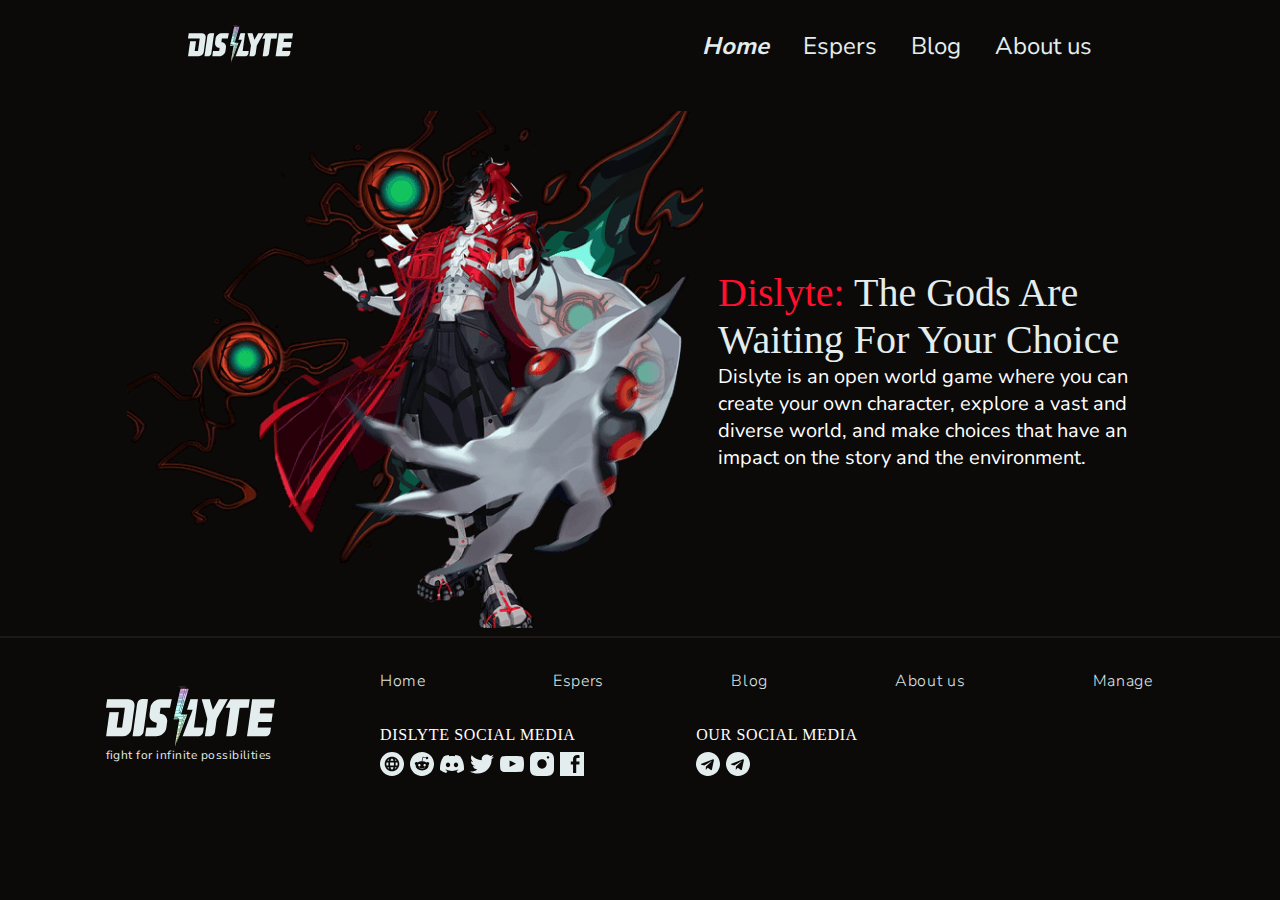
==== index.html @ 63ba45f9 "footer + text selection" ====
<!DOCTYPE html>
<html lang="uk">

<head>
    <meta charset="UTF-8">
    <meta name="viewport" content="width=\, initial-scale=1.0">
    <title>Dyslite</title>
    <link rel="stylesheet" href="css/reset.css">
    <link rel="stylesheet" href="css/style-header.css">
    <link rel="stylesheet" href="css/style-footer.css">
    <link rel="stylesheet" href="css/style-index.css">


    <link rel="icon" href="img/" />
</head>

<body>

    <header class="header">
        <div class="logo-block">
            <img class="header-img" src="svg/logo.svg" alt="DISLYTE LOGO">
        </div>

        <div class="header-block">
            <a class="head_1 active" href="index.html">
                Home
            </a>
            <a class="head_2" href="#">
                Espers
            </a>
            <a class="head_3" href="#">
                Blog
            </a>
            <a class="head_4" href="#">
                About us
            </a>
        </div>
    </header>

    <main class="main">
        <div class="main-1">
            <img class="main-1_gif" src="img/output-onlinegiftools.gif" alt="red-haired-boy">
            <div class="main-1_text">
                <h2>
                    <span style="color: #FF102F;">Dislyte:</span> The Gods are <br> waiting for your choice
                </h2>
                <div class="main-1_p">
                    <p>
                        Dislyte is an open world game where you can create your own character, explore a vast and
                        diverse
                        world, and make choices that have an impact on the story and the environment.

                    </p>
                </div>

            </div>
        </div>
    </main>

    <hr>

    <footer class="footer">


        <div class="footer-logo-block">
            <img class="footer-logo-img" src="svg/logo.svg" alt="DISLYTE LOGO">
            <p>
                fight for infinite possibilities
            </p>
        </div>

        <div class="footer-links">

            <a class="footer-1" href="">
                Home
            </a>

            <a class="footer-2" href="">
                Espers
            </a>

            <a class="footer-3" href="">
                Blog
            </a>

            <a class="footer-4" href="">
                About us
            </a>

            <a class="footer-5" href="">
                Manage
            </a>
        </div>

        <div class="footer-d-media">
            <p>DISLYTE SOCIAL MEDIA</p>

            <div class="footer-d-media-links">
                <a href="">
                    <img class="footer-link-img" src="socialmedia/website.svg" alt="website">
                </a>
                <a href="">
                    <img class="footer-link-img" src="socialmedia/reddit.svg" alt="reddit">
                </a>
                <a href="">
                    <img class="footer-link-img" src="socialmedia/discord.svg" alt="discord">
                </a>
                <a href="">
                    <img class="footer-link-img" src="socialmedia/twitter.svg" alt="twitter">
                </a>
                <a href="">
                    <img class="footer-link-img" src="socialmedia/youtube.svg" alt="youtube">
                </a>
                <a href="">
                    <img class="footer-link-img" src="socialmedia/instagram.svg" alt="instagram">
                </a>
                <a href="">
                    <img class="footer-link-img" src="socialmedia/facebook.svg" alt="facebook">
                </a>
            </div>
        </div>

        <div class="footer-o-media">
            <p>OUR SOCIAL MEDIA</p>
            <div class="footer-o-media-links">
                <a href="">
                    <img class="footer-link-img" src="socialmedia/telegram.svg" alt="telegram">
                </a>
                <a href="">
                    <img class="footer-link-img" src="socialmedia/telegram.svg" alt="telegram">
                </a>

            </div>
        </div>
    </footer>

</body>

</html>
---- css/style-header.css ----
@font-face {
    font-family: "Nunito Sans";
    src: url(../font/Nunito_Sans/NunitoSans-VariableFont_YTLC\,opsz\,wdth\,wght.ttf);
}


/* ---------------ТЕЛЕФОН--------------- */
@media (min-width: 320px) and (max-width: 426px) {
    .header {
        display: grid;
        margin-top: 24px;
        align-items: center;
    }
    
    .logo-block {
        grid-area: 1/1/2/2;
        justify-self: center;
    }
    
    .header-img {
        width: 105.263px;
        height: 40px;
    }
    
    .header-block {
        grid-area: 2/1/3/2;
        display: grid;
        justify-content: space-around;
    }
    
    .head_1 {
        grid-area: 2/1/3/2;
    }
    
    .head_2 {
        grid-area: 2/2/3/3;
    }
    
    .head_3 {
        grid-area: 2/3/3/4;
    }
    
    .head_4 {
        grid-area: 2/4/3/5;
    }
    
    .header-block>a {
        color: var(--text-white, #E3EDEE);
        font-family: "Nunito Sans";
        font-size: 20px;
        line-height: normal;
    
    }
    
    .header-block>a:hover,
    .header-block>a:focus{
        color: #9385FF;
    
    }
    
    .active {
        font-style: italic;
        font-weight: 700;
    }
}


/* ---------------ПЛАНШЕТ--------------- */
@media (min-width: 426px) and (max-width: 769px){
    .header {
        display: grid;
        margin-top: 24px;
        align-items: center;
    }
    
    .logo-block {
        grid-area: 1/1/2/2;
        justify-self: start;
        margin-left: 50px;
    }
    
    .header-img {
        width: 105.263px;
        height: 40px;
    }
    
    .header-block {
        grid-area: 1/2/2/3;
        display: grid;
        justify-self: end;
        margin-right: 50px;
    }
    
    .head_1 {
        grid-area: 1/1/2/2;
        padding-left: 34px;
    }
    
    .head_2 {
        grid-area: 1/2/2/3;
        padding-left: 34px;
    }
    
    .head_3 {
        grid-area: 1/3/2/4;
        padding-left: 34px;
    }
    
    .head_4 {
        grid-area: 1/4/2/5;
        padding-left: 34px;
    }
    
    .header-block>a {
        color: var(--text-white, #E3EDEE);
        font-family: "Nunito Sans";
        font-size: 20px;
        line-height: normal;
    
    }
    
    .header-block>a:hover,
    .header-block>a:focus{
        color: #9385FF;
    
    }
    
    .active {
        font-style: italic;
        font-weight: 700;
    }
}

/* ---------------ПК--------------- */
@media (min-width: 769px) {
    .header {
        display: grid;
        margin-top: 24px;
        align-items: center;
    }
    
    .logo-block {
        grid-area: 1/1/2/2;
        justify-self: start;
        margin-left: 100px;
    }
    
    .header-img {
        width: 105.263px;
        height: 40px;
    }
    
    .header-block {
        grid-area: 1/2/2/3;
        display: grid;
        justify-self: end;
        margin-right: 100px;
    }
    
    .head_1 {
        grid-area: 1/1/2/2;
        padding-left: 34px;
    }
    
    .head_2 {
        grid-area: 1/2/2/3;
        padding-left: 34px;
    }
    
    .head_3 {
        grid-area: 1/3/2/4;
        padding-left: 34px;
    }
    
    .head_4 {
        grid-area: 1/4/2/5;
        padding-left: 34px;
    }
    
    .header-block>a {
        color: var(--text-white, #E3EDEE);
        font-family: "Nunito Sans";
        font-size: 24px;
        line-height: normal;
    
    }
    
    .header-block>a:hover,
    .header-block>a:focus{
        color: #9385FF;
    
    }
    
    .active {
        font-style: italic;
        font-weight: 700;
    }
}

@media (min-width: 1024px) {

    .logo-block {
        margin-left: 188px;
    }
    
    .header-block {
        margin-right: 188px;
    }
    
}
---- css/style-footer.css ----
@font-face {
    font-family: "Nunito Sans";
    src: url(../font/Nunito_Sans/NunitoSans-VariableFont_YTLC\,opsz\,wdth\,wght.ttf);
}


/* ---------------ТЕЛЕФОН--------------- */
@media (min-width: 320px) and (max-width: 426px) {

    .footer {
        display: grid;
        align-items: center;
        width: 100%;
        padding-bottom: 34px;
        padding-top: 24px;
    }

    hr {
        border-style: solid;
        border-color: #1E1916;
        border-width: 1px;
    }

    .footer-logo-block {
        display: grid;
        justify-content: center;
        grid-area: 1/1/2/2;
        width: 75px;
        padding-left: 5px;
    }

    .footer-logo-img {
        width: 100%;
        height: auto;
        grid-area: 1/1/2/2;
    }

    .footer-logo-block>p {
        grid-area: 2/1/3/2;
        color: var(--text-white, #E3EDEE);
        font-family: "Nunito Sans";
        font-size: 8px;
        font-style: normal;
        font-weight: 400;
        line-height: normal;
        letter-spacing: 0.48px;
        text-transform: lowercase;
        text-align: center;
    }

    .footer-links {
        grid-area: 1/2/2/5;
        display: grid;
        padding-left: 5px;
    }

    .footer-links>a {
        color: #DCE4E4;
        font-family: "Nunito Sans";
        font-size: 12px;
        font-style: normal;
        font-weight: 300;
        line-height: normal;
        letter-spacing: 0.64px;
    }

    .footer-links>a:hover {
        color: #9385FF;
    }

    .footer-1 {
        grid-area: 1/1/2/2;
    }

    .footer-2 {
        grid-area: 1/2/2/3;
    }

    .footer-3 {
        grid-area: 1/3/2/4;
    }

    .footer-4 {
        grid-area: 1/4/2/5;
    }

    .footer-5 {
        grid-area: 1/5/2/6;
    }

    .footer-d-media {
        display: grid;
        grid-area: 2/1/3/3;
        padding-top: 34px;
        padding-left: 15px;
    }

    .footer-d-media>p {
        grid-area: 1/1/2/2;
        color: #FFF;
        font-family: Impact;
        font-size: 14px;
        font-style: normal;
        font-weight: 400;
        line-height: normal;
        letter-spacing: 0.64px;
        text-transform: uppercase;
    }

    .footer-d-media-links {
        grid-area: 2/1/3/2;
        display: flex;
        align-items: center;
    }

    .footer-link-img:hover {
        padding-top: 4px;
    }

    .footer-link-img {
        padding-right: 4px;
        padding-top: 8px;
        width: 20px;
    }


    .footer-o-media {
        padding-top: 34px;
        grid-area: 2/3/3/5;
    }

    .footer-o-media>p {
        grid-area: 1/1/2/2;
        color: #FFF;
        font-family: Impact;
        font-size: 14px;
        font-style: normal;
        font-weight: 400;
        line-height: normal;
        letter-spacing: 0.64px;
        text-transform: uppercase;
    }
}


/* ---------------ПЛАНШЕТ--------------- */
@media (min-width: 426px) and (max-width: 769px) {

    .footer {
        display: grid;
        align-items: center;
        width: 100%;
        padding-bottom: 34px;
        padding-top: 24px;
    }

    hr {
        border-style: solid;
        border-color: #1E1916;
        border-width: 1px;
    }

    .footer-logo-block {
        display: grid;
        justify-content: center;
        grid-area: 1/1/2/2;
        width: 100px;
        padding-left: 15px;
    }

    .footer-logo-img {
        width: 100%;
        height: auto;
        grid-area: 1/1/2/2;
    }

    .footer-logo-block>p {
        grid-area: 2/1/3/2;
        color: var(--text-white, #E3EDEE);
        font-family: "Nunito Sans";
        font-size: 12px;
        font-style: normal;
        font-weight: 400;
        line-height: normal;
        letter-spacing: 0.48px;
        text-transform: lowercase;
        text-align: center;
    }

    .footer-links {
        grid-area: 1/2/2/5;
        display: grid;
        padding-left: 5px;
    }

    .footer-links>a {
        color: #DCE4E4;
        font-family: "Nunito Sans";
        font-size: 16px;
        font-style: normal;
        font-weight: 300;
        line-height: normal;
        letter-spacing: 0.64px;
    }

    .footer-links>a:hover {
        color: #9385FF;
    }

    .footer-1 {
        grid-area: 1/1/2/2;
    }

    .footer-2 {
        grid-area: 1/2/2/3;
    }

    .footer-3 {
        grid-area: 1/3/2/4;
    }

    .footer-4 {
        grid-area: 1/4/2/5;
    }

    .footer-5 {
        grid-area: 1/5/2/6;
    }

    .footer-d-media {
        display: grid;
        grid-area: 2/1/3/3;
        padding-top: 34px;
        padding-left: 15px;
    }

    .footer-d-media>p {
        grid-area: 1/1/2/2;
        color: #FFF;
        font-family: Impact;
        font-size: 20px;
        font-style: normal;
        font-weight: 400;
        line-height: normal;
        letter-spacing: 0.64px;
        text-transform: uppercase;
    }

    .footer-d-media-links {
        grid-area: 2/1/3/2;
        display: flex;
        align-items: center;
    }

    .footer-link-img:hover {
        padding-top: 4px;
    }

    .footer-link-img {
        padding-right: 7px;
        padding-top: 8px;
        width: 30px;
    }


    .footer-o-media {
        padding-top: 34px;
        grid-area: 2/3/3/5;
    }

    .footer-o-media>p {
        grid-area: 1/1/2/2;
        color: #FFF;
        font-family: Impact;
        font-size: 20px;
        font-style: normal;
        font-weight: 400;
        line-height: normal;
        letter-spacing: 0.64px;
        text-transform: uppercase;
    }
}

/* ---------------ПК--------------- */
@media (min-width: 769px) {

    .footer {
        display: grid;
        align-items: center;
        width: 100%;
        padding-bottom: 34px;
        padding-top: 24px;
    }

    hr {
        border-style: solid;
        border-color: #1E1916;
        border-width: 1px;
    }

    .footer-logo-block {
        display: grid;
        justify-content: center;
        grid-area: 1/1/3/2;
    }

    .footer-logo-img {
        width: 169px;
        height: auto;
        grid-area: 1/1/2/2;
    }

    .footer-logo-block>p {
        grid-area: 2/1/3/2;
        color: var(--text-white, #E3EDEE);
        font-family: "Nunito Sans";
        font-size: 12px;
        font-style: normal;
        font-weight: 400;
        line-height: normal;
        letter-spacing: 0.48px;
        text-transform: lowercase;
    }

    .footer-links {
        grid-area: 1/2/2/5;
        display: grid;
    }

    .footer-links>a {
        color: #DCE4E4;
        font-family: "Nunito Sans";
        font-size: 16px;
        font-style: normal;
        font-weight: 300;
        line-height: normal;
        letter-spacing: 0.64px;
    }

    .footer-links>a:hover {
        color: #9385FF;
    }

    .footer-1 {
        grid-area: 1/1/2/2;
    }

    .footer-2 {
        grid-area: 1/2/2/3;
    }

    .footer-3 {
        grid-area: 1/3/2/4;
    }

    .footer-4 {
        grid-area: 1/4/2/5;
    }

    .footer-5 {
        grid-area: 1/5/2/6;
    }

    .footer-d-media {
        display: grid;
        grid-area: 2/2/3/4;
        padding-top: 34px;
    }

    .footer-d-media>p {
        grid-area: 1/1/2/2;
        color: #FFF;
        font-family: Impact;
        font-size: 16px;
        font-style: normal;
        font-weight: 400;
        line-height: normal;
        letter-spacing: 0.64px;
        text-transform: uppercase;
    }

    .footer-d-media-links {
        grid-area: 2/1/3/2;
        display: flex;
        align-items: center;
    }


    .footer-o-media {
        display: grid;
        grid-area: 2/3/3/5;
        padding-top: 34px;
    }

    .footer-o-media>p {
        grid-area: 1/1/2/2;
        color: #FFF;
        font-family: Impact;
        font-size: 16px;
        font-style: normal;
        font-weight: 400;
        line-height: normal;
        letter-spacing: 0.64px;
        text-transform: uppercase;
    }

    .footer-o-media-links {
        grid-area: 2/1/3/2;
        display: flex;
        align-items: center;
    }



    .footer-link-img {
        padding-right: 6px;
        padding-top: 8px;
    }

    .footer-link-img:hover {
        padding-top: 4px;
        filter: drop-shadow(0px 4px 4px rgba(227, 237, 238, 0.25));
    }
}
---- css/style-index.css ----
body {
    background: #0C0A09;
}

@media (min-width: 320px) and (max-width: 426px) {
    .main-1 {
        display: grid;
        align-items: center;
        justify-content: center;
    }

    .main-1_gif {
        width: 100vw;
        height: auto;
        grid-area: 1/1/2/2;
        justify-self: center;
    }

    .main-1_text {
        grid-area: 2/1/3/2;
        display: grid;
    }

    .main-1_text>h2 {
        color: #E3EDEE;
        font-family: Impact;
        font-size: 28px;
        font-style: normal;
        font-weight: 400;
        line-height: normal;
        text-transform: capitalize;
        grid-area: 1/1/2/2;
        justify-self: center;
    }

    .main-1_p>p {
        color: #FFF;

        font-family: "Nunito Sans";
        font-size: 16px;
        font-style: normal;
        font-weight: 400;
        line-height: normal;
        justify-self: center;

    }

    .main-1_p {
        grid-area: 2/1/3/2;
        justify-self: center;
        padding-left: 15px;
        padding-right: 15px;
        padding-top: 10px;
    }
}

@media (min-width: 426px) and (max-width: 769px) {
    .main-1 {
        padding-top: 44px;
        display: grid;
        align-items: center;
        justify-content: center;
    }

    .main-1_gif {
        width: 45vw;
        height: auto;
        grid-area: 1/1/2/2;
        padding-left: 2vw;
    }

    .main-1_text {
        padding-left: 1vw;
        grid-area: 1/2/2/3;
        display: grid;
        width: 45vw;
        padding-right: 2vw;
    }

    .main-1_text>h2 {
        color: #E3EDEE;
        font-family: Impact;
        font-size: 32px;
        font-style: normal;
        font-weight: 400;
        line-height: normal;
        text-transform: capitalize;
        grid-area: 1/1/2/2;
    }

    .main-1_p>p {
        color: #FFF;

        font-family: "Nunito Sans";
        font-size: 20px;
        font-style: normal;
        font-weight: 400;
        line-height: normal;
        width: 45vw;


    }

    .main-1_p {
        grid-area: 2/1/3/2;
    }
}

@media (min-width: 769px) {
    .main-1 {
        padding-top: 44px;
        display: grid;
        align-items: center;
        justify-content: center;
    }

    .main-1_gif {
        width: 45vw;
        height: auto;
        grid-area: 1/1/2/2;
    }

    .main-1_text {
        padding-left: 15px;
        grid-area: 1/2/2/3;
        display: grid;
    }

    .main-1_text>h2 {
        color: #E3EDEE;
        font-family: Impact;
        font-size: 40px;
        font-style: normal;
        font-weight: 400;
        line-height: normal;
        text-transform: capitalize;
        grid-area: 1/1/2/2;
    }

    .main-1_p>p {
        color: #FFF;

        font-family: "Nunito Sans";
        font-size: 20px;
        font-style: normal;
        font-weight: 400;
        line-height: normal;


    }

    .main-1_p {
        grid-area: 2/1/3/2;
        width: 435px;
    }
}
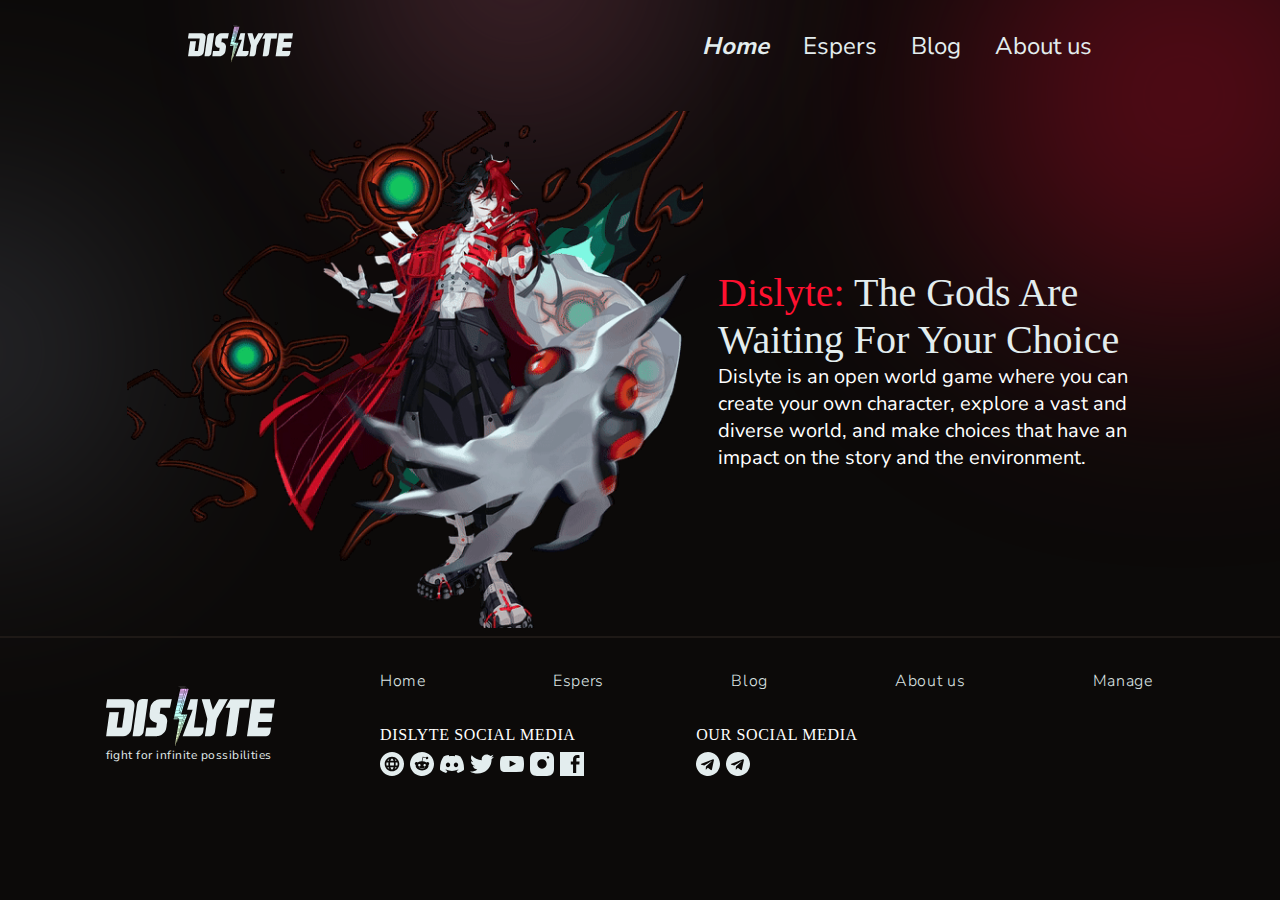
==== commit 34d05956: "circle" ====
--- a/index.html
+++ b/index.html
@@ -15,7 +15,11 @@
 </head>
 
 <body>
-
+    <span class="dot1"></span>
+    <span class="dot2"></span>
+    <span class="dot3"></span>
+    <span class="dot4"></span>
+    
     <header class="header">
         <div class="logo-block">
             <img class="header-img" src="svg/logo.svg" alt="DISLYTE LOGO">
--- a/css/style-index.css
+++ b/css/style-index.css
@@ -1,8 +1,8 @@
-body {
-    background: #0C0A09;
-}
-
 @media (min-width: 320px) and (max-width: 426px) {
+    body {
+        background: #0C0A09;
+    }
+
     .main-1 {
         display: grid;
         align-items: center;
@@ -55,6 +55,10 @@
 }
 
 @media (min-width: 426px) and (max-width: 769px) {
+    body {
+        background: #0C0A09;
+    }
+
     .main-1 {
         padding-top: 44px;
         display: grid;
@@ -107,6 +111,72 @@
 }
 
 @media (min-width: 769px) {
+    body {
+        background: #0C0A09;
+        width: 100vw;
+    }
+
+    .dot1 {
+        height: 25vw;
+        width: 25vw;
+        background-color: #919CB2;
+        opacity: 25%;
+        border-radius: 50%;
+        display: inline-block;
+        z-index: -1;
+        position: absolute;
+        top: 15vw;
+        left: -15vw;
+        filter: blur(120px);
+    }
+
+    .dot2 {
+        height: 25vw;
+        width: 25vw;
+        background-color: #919CB2;
+        opacity: 25%;
+        border-radius: 50%;
+        display: inline-block;
+        z-index: -1;
+        position: absolute;
+        top: -15vw;
+        left: 28vw;
+        filter: blur(120px);
+    }
+
+    .dot3 {
+        height: 35vw;
+        width: 35vw;
+        background-color: #A10B24;
+        opacity: 50%;
+        border-radius: 50%;
+        display: inline-block;
+        z-index: -1;
+        position: absolute;
+        top: -10vw;
+        left: 75vw;
+        filter: blur(120px);
+        overflow: hidden;
+        max-height: 100vh;
+        max-width: 100vw;
+        
+        
+    }
+
+    .dot4 {
+        height: 25vw;
+        width: 25vw;
+        background-color: #A10B24;
+        opacity: 25%;
+        border-radius: 50%;
+        display: inline-block;
+        z-index: -1;
+        position: absolute;
+        top: -15vw;
+        left: 28vw;
+        filter: blur(120px);
+    }
+
     .main-1 {
         padding-top: 44px;
         display: grid;
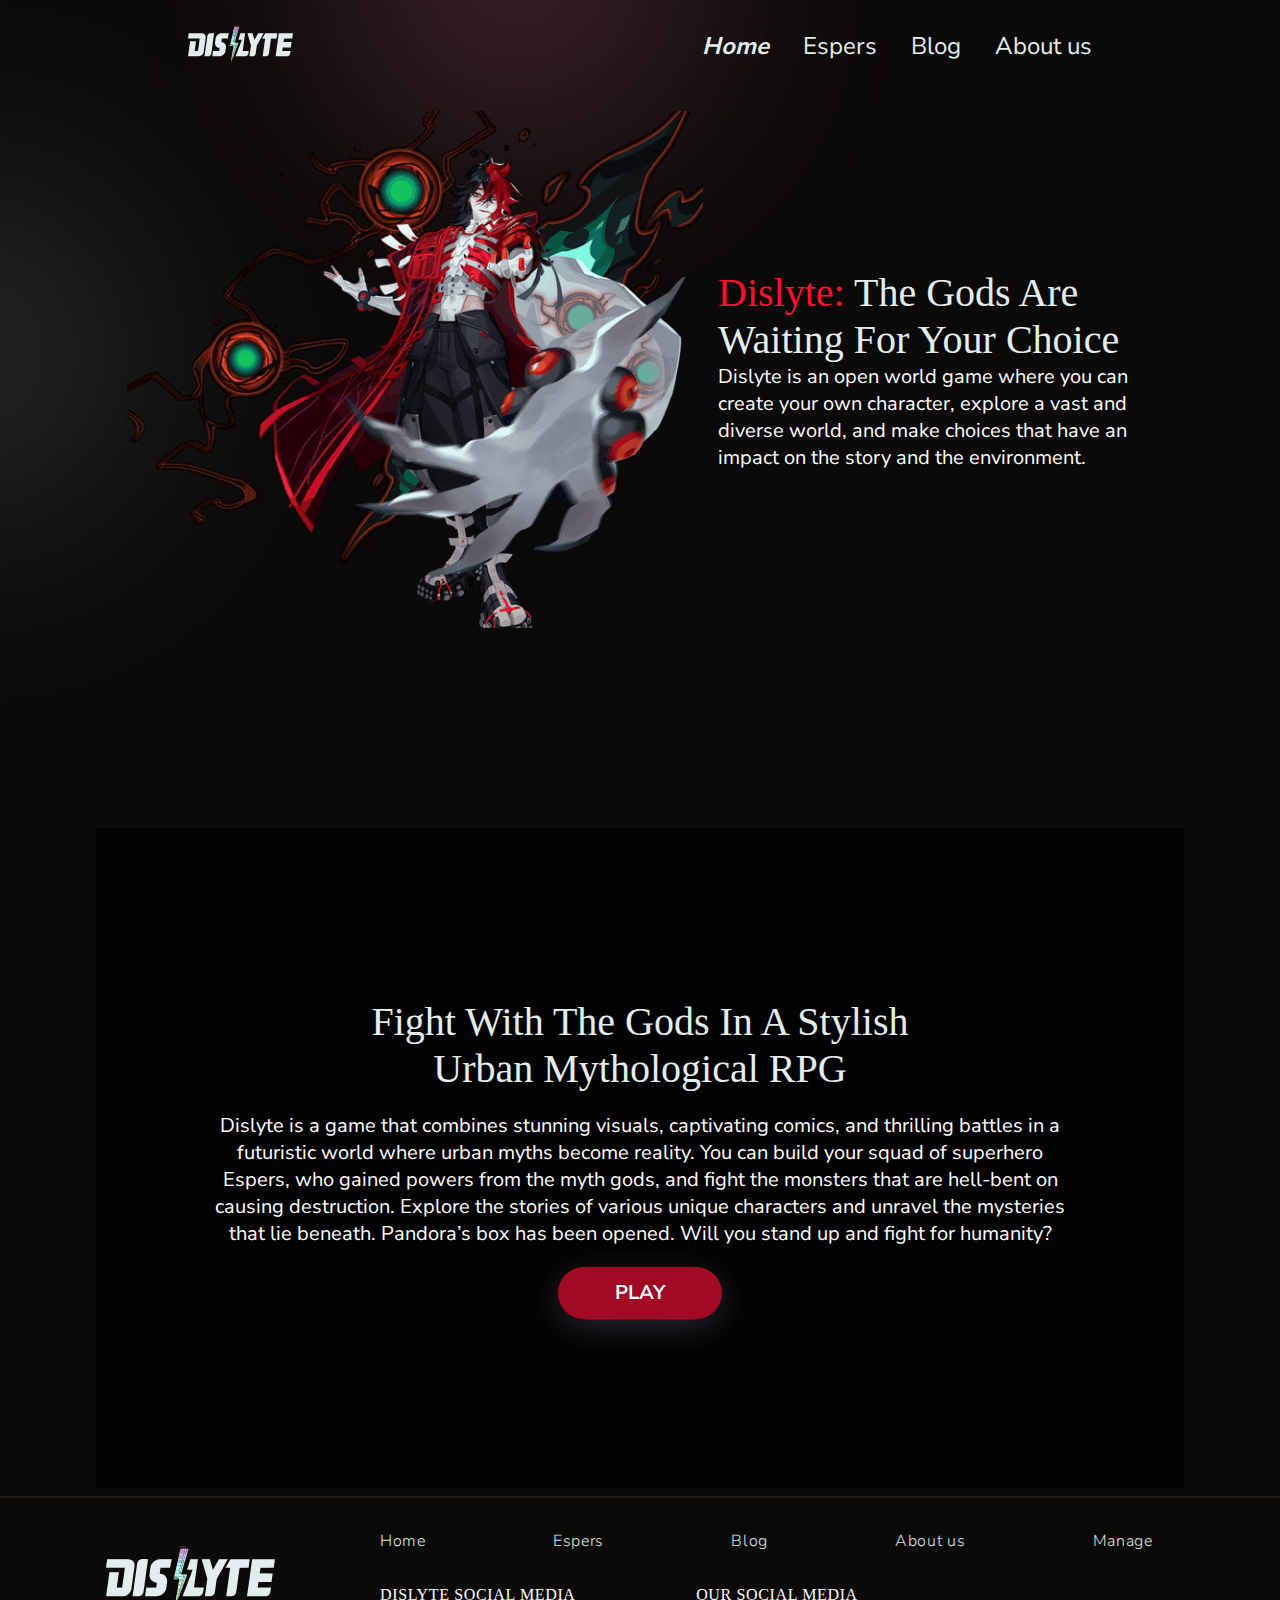
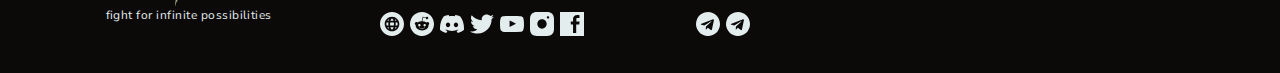
==== commit 1fcb99b8: "main part 2" ====
--- a/index.html
+++ b/index.html
@@ -19,7 +19,7 @@
     <span class="dot2"></span>
     <span class="dot3"></span>
     <span class="dot4"></span>
-    
+
     <header class="header">
         <div class="logo-block">
             <img class="header-img" src="svg/logo.svg" alt="DISLYTE LOGO">
@@ -59,6 +59,35 @@
 
             </div>
         </div>
+
+        <div class="main-2">
+
+            <video src="vid/out (2).mp4" loop muted autoplay></video>
+            <div class="layout"></div>
+
+            <div class="content">
+                <h1 class="title">
+                    Fight with the Gods in a Stylish <br>
+                    Urban Mythological RPG
+                </h1>
+
+                <p class="text">
+                    Dislyte is a game that combines stunning visuals, captivating comics, and thrilling battles in a
+                    futuristic world where urban myths become reality. You can build your squad of superhero Espers, who
+                    gained powers from the myth gods, and fight the monsters that are hell-bent on causing destruction.
+                    Explore the stories of various unique characters and unravel the mysteries that lie beneath.
+                    Pandora’s
+                    box has been opened. Will you stand up and fight for humanity?
+                </p>
+
+                <button class="button">
+                    play
+                </button>
+            </div>
+
+
+        </div>
+
     </main>
 
     <hr>
--- a/css/style-index.css
+++ b/css/style-index.css
@@ -159,8 +159,8 @@
         overflow: hidden;
         max-height: 100vh;
         max-width: 100vw;
-        
-        
+        display: none;
+
     }
 
     .dot4 {
@@ -223,4 +223,97 @@
         grid-area: 2/1/3/2;
         width: 435px;
     }
+
+    .main-2 {
+        width: 100%;
+        height: 660px;
+        display: grid;
+        padding-top: 200px;
+
+    }
+
+    .main-2>.content {
+        position: absolute;
+        display: grid;
+        justify-content: center;
+        align-items: center;
+        width: 850px;
+        justify-self: center;
+        align-self: center;
+    }
+
+    .content>.title {
+        color: #E3EDEE;
+        font-family: Impact;
+        font-size: 40px;
+        font-style: normal;
+        font-weight: 400;
+        line-height: normal;
+        text-transform: capitalize;
+        justify-self: center;
+        text-align: center;
+        grid-area: 1/1/2/2;
+    }
+
+    .content>.text {
+        color: #FFF;
+        justify-self: center;
+        text-align: center;
+        font-family: "Nunito Sans";
+        font-size: 20px;
+        font-style: normal;
+        font-weight: 400;
+        line-height: normal;
+        grid-area: 2/1/3/2;
+        padding-top: 20px;
+    }
+
+    .content>.button {
+        grid-area: 3/1/4/2;
+        justify-self: center;
+        margin-top: 20px;
+        background-color: #A10B24;
+        border-radius: 50px;
+        border-color: #A10B24;
+        padding: 12.5px 57px 12.5px 57px;
+        color: #FFF;
+        border-width: 0px;
+        font-family: "Nunito Sans";
+        font-size: 20px;
+        font-style: normal;
+        font-weight: 700;
+        line-height: normal;
+        text-transform: uppercase;
+        filter: drop-shadow(0px 8px 16px rgba(145, 156, 178, 0.25));
+        transition: all 0.3s ease-out;
+    }
+
+    .content>.button:hover {
+        margin-top: 12px;
+        margin-bottom: 8px;
+        background-color: #FF102F;
+        border-color: #FF102F;
+        padding: 12.5px 77px 12.5px 77px;
+        filter: drop-shadow(0px 8px 16px rgba(145, 156, 178, 0.5));
+    
+    }
+
+    .main-2>video {
+        position: relative;
+        width: 85%;
+        height: 660px;
+        top: 0;
+        left: 0;
+        object-fit: cover;
+        justify-self: center;
+    }
+
+    .main-2>.layout {
+        position: absolute;
+        width: 85%;
+        height: 660px;
+        background: rgba(0, 0, 0.9, 0.75);
+        justify-self: center;
+    }
+
 }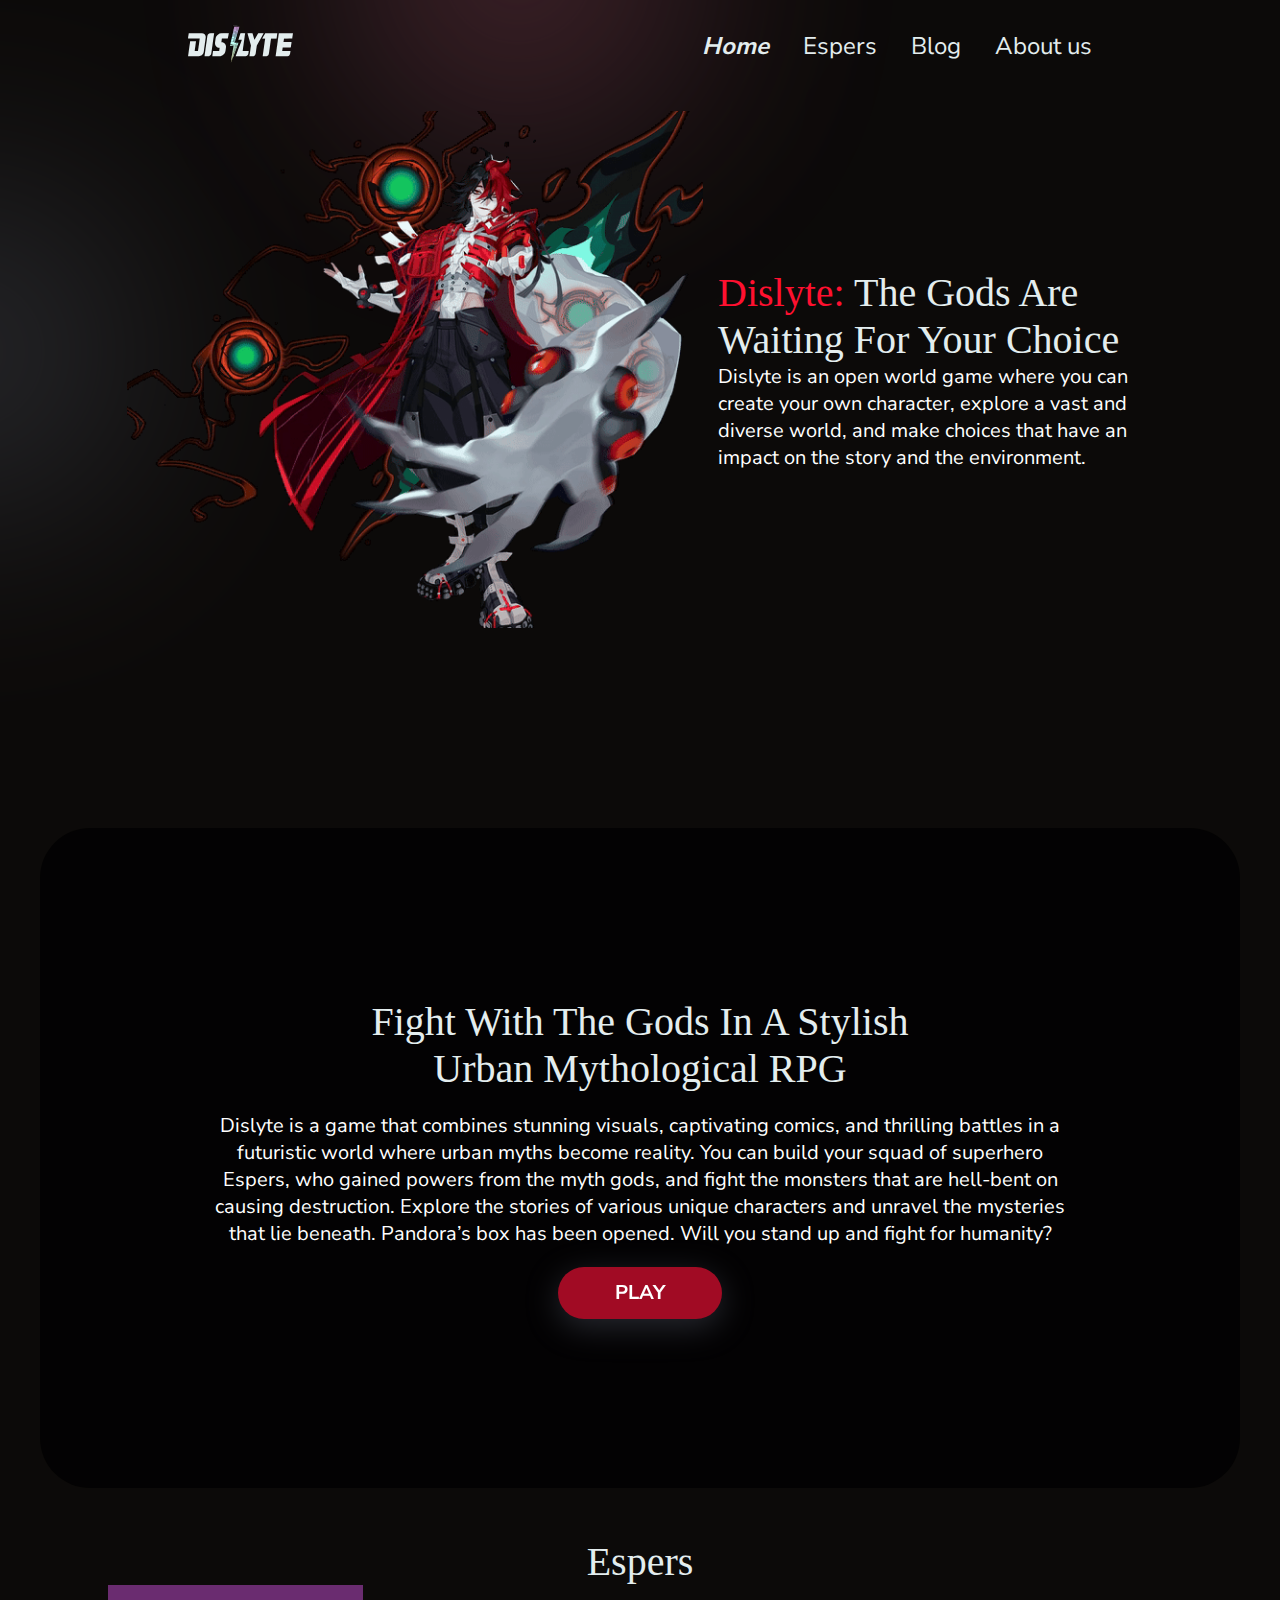
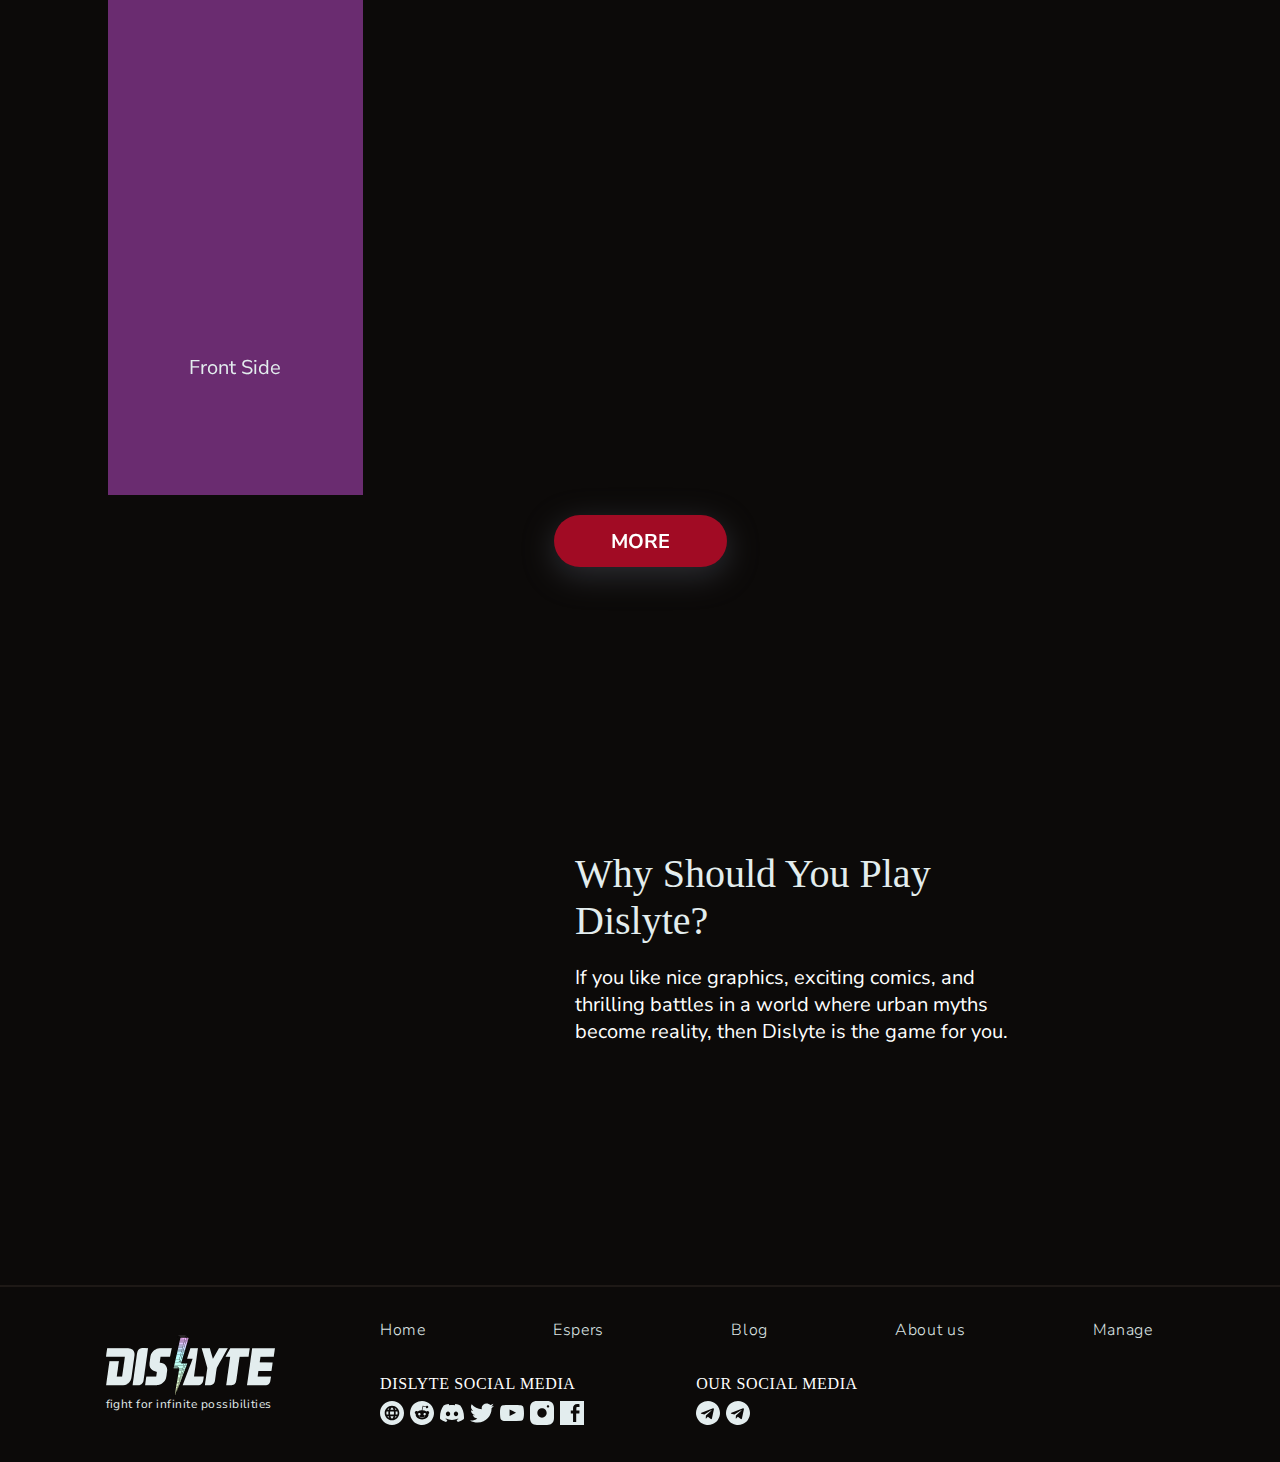
==== commit 9d56919b: "try" ====
--- a/index.html
+++ b/index.html
@@ -88,6 +88,66 @@
 
         </div>
 
+        <div class="espers">
+            <h1 class="title">
+                espers
+            </h1>
+
+            <div class="cards">
+                <div class="card ">
+                    <div class="card-inner c1">
+                        <div class="card-front"></div>
+                        <div class="card-back">
+                            <p>
+                                clara
+                                <br>
+                                (hera)
+                            </p>
+                            <a class="card-a" href="#">
+                                <p>more</p>
+                                <img src="svg/arr.svg" alt="->">
+                            </a>
+                        </div>
+                    </div>
+                </div>
+
+                <div class="card">
+                    <div class="card-inner">
+                        <div class="card-front">
+                            <p>Front Side</p>
+                        </div>
+                        <div class="card-back">
+                            <p>Back Side</p>
+                        </div>
+                    </div>
+                </div>
+            </div>
+
+            <button class="button">
+                more
+            </button>
+        </div>
+
+        <div class="main-4">
+            <video src="vid/out (3).mp4" loop muted autoplay></video>
+            <div class="cards">
+
+
+                <h1 class="title">
+                    Why should you play Dislyte?
+                </h1>
+
+                <p class="text">
+                    If you like nice graphics, exciting comics, and thrilling battles in a world where urban myths
+                    become reality, then Dislyte is the game for you.
+                </p>
+
+
+            </div>
+
+
+        </div>
+
     </main>
 
     <hr>
--- a/css/style-footer.css
+++ b/css/style-footer.css
@@ -290,6 +290,7 @@
         width: 100%;
         padding-bottom: 34px;
         padding-top: 24px;
+        bottom: 0;
     }
 
     hr {
--- a/css/style-index.css
+++ b/css/style-index.css
@@ -114,6 +114,7 @@
     body {
         background: #0C0A09;
         width: 100vw;
+
     }
 
     .dot1 {
@@ -295,25 +296,222 @@
         border-color: #FF102F;
         padding: 12.5px 77px 12.5px 77px;
         filter: drop-shadow(0px 8px 16px rgba(145, 156, 178, 0.5));
-    
+
     }
 
     .main-2>video {
         position: relative;
-        width: 85%;
+        width: 1200px;
         height: 660px;
         top: 0;
         left: 0;
         object-fit: cover;
         justify-self: center;
+        border-radius: 50px;
     }
 
     .main-2>.layout {
         position: absolute;
-        width: 85%;
+        width: 1200px;
         height: 660px;
         background: rgba(0, 0, 0.9, 0.75);
         justify-self: center;
-    }
-
+        border-radius: 50px;
+    }
+
+
+    .main-4 {
+        width: 100%;
+        height: 660px;
+        display: grid;
+        padding-top: 50px;
+
+    }
+
+    .main-4>.cards {
+        position: absolute;
+        display: grid;
+        align-items: center;
+        width: 450px;
+        justify-self: center;
+        align-self: center;
+        padding-left: 25%;
+    }
+
+    .cards>.title {
+        color: #E3EDEE;
+        font-family: Impact;
+        font-size: 40px;
+        font-style: normal;
+        font-weight: 400;
+        line-height: normal;
+        text-transform: capitalize;
+        grid-area: 1/1/2/2;
+    }
+
+    .cards>.text {
+        color: #FFF;
+        font-family: "Nunito Sans";
+        font-size: 20px;
+        font-style: normal;
+        font-weight: 400;
+        line-height: normal;
+        grid-area: 2/1/3/2;
+        padding-top: 20px;
+    }
+
+    .main-4>video {
+        position: relative;
+        width: 1065px;
+        height: 580px;
+        top: 0;
+        left: 0;
+        object-fit: cover;
+        justify-self: center;
+        border-radius: 50px;
+    }
+
+
+    .espers {
+        display: grid;
+        padding-top: 50px;
+    }
+
+    .espers>.cards {
+        width: 1065px;
+        justify-self: center;
+    }
+
+    .card {
+        width: 255px;
+        height: 255px;
+        perspective: 1000px;
+    }
+
+    .card-inner {
+        width: 100%;
+        height: 100%;
+        position: relative;
+        transform-style: preserve-3d;
+        transition: transform 0.999s;
+    }
+
+    .card:hover .card-inner {
+        transform: rotateY(180deg);
+    }
+
+    .card-front,
+    .card-back {
+        position: absolute;
+        width: 100%;
+        height: 100%;
+        backface-visibility: hidden;
+    }
+
+    .card-front {
+        background-color: #6A2C70;
+        color: #fff;
+        display: flex;
+        align-items: center;
+        border: 0px;
+        justify-content: center;
+        font-size: 24px;
+        transform: rotateY(0deg);
+    }
+
+    .card-back {
+        color: #fff;
+        display: grid;
+        align-items: center;
+        justify-content: center;
+        font-size: 24px;
+        transform: rotateY(180deg);
+        box-shadow: -0.5px -0.5px 8px 3px #888888;
+
+    }
+
+    .card-back>p{
+        color: #E3EDEE;
+        font-family: Impact;
+        font-size: 40px;
+        font-style: normal;
+        font-weight: 400;
+        line-height: normal;
+        text-transform: uppercase;
+        justify-self: center;
+        text-align: center;
+        grid-area: 1/1/2/2;
+    }
+
+    .card-a{
+        grid-area: 2/1/3/2;
+        display: grid;
+        align-items: center;
+    }
+
+    .card-a>p{
+        color: #E3EDEE;
+        font-family: "Nunito Sans";
+        font-size: 20px;
+        font-style: normal;
+        font-weight: 400;
+        line-height: normal;
+        text-transform: uppercase;
+        justify-self: center;
+        text-align: center;
+        grid-area: 1/1/2/2;
+    }
+
+    .card-a>img{
+        width: 24px;
+        height: 16px;
+        grid-area: 1/2/2/3;
+    }
+
+    .c1>.card-back {
+        background-color: #9385FF;
+    }
+
+    .espers>.title {
+        color: #E3EDEE;
+        font-family: Impact;
+        font-size: 40px;
+        font-style: normal;
+        font-weight: 400;
+        line-height: normal;
+        text-transform: capitalize;
+        justify-self: center;
+        text-align: center;
+    }
+
+
+    .espers>.button {
+        grid-area: 3/1/4/2;
+        justify-self: center;
+        margin-top: 20px;
+        background-color: #A10B24;
+        border-radius: 50px;
+        border-color: #A10B24;
+        padding: 12.5px 57px 12.5px 57px;
+        color: #FFF;
+        border-width: 0px;
+        font-family: "Nunito Sans";
+        font-size: 20px;
+        font-style: normal;
+        font-weight: 700;
+        line-height: normal;
+        text-transform: uppercase;
+        filter: drop-shadow(0px 8px 16px rgba(145, 156, 178, 0.25));
+        transition: all 0.3s ease-out;
+    }
+
+    .espers>.button:hover {
+        margin-top: 12px;
+        margin-bottom: 8px;
+        background-color: #FF102F;
+        border-color: #FF102F;
+        padding: 12.5px 77px 12.5px 77px;
+        filter: drop-shadow(0px 8px 16px rgba(145, 156, 178, 0.5));
+
+    }
 }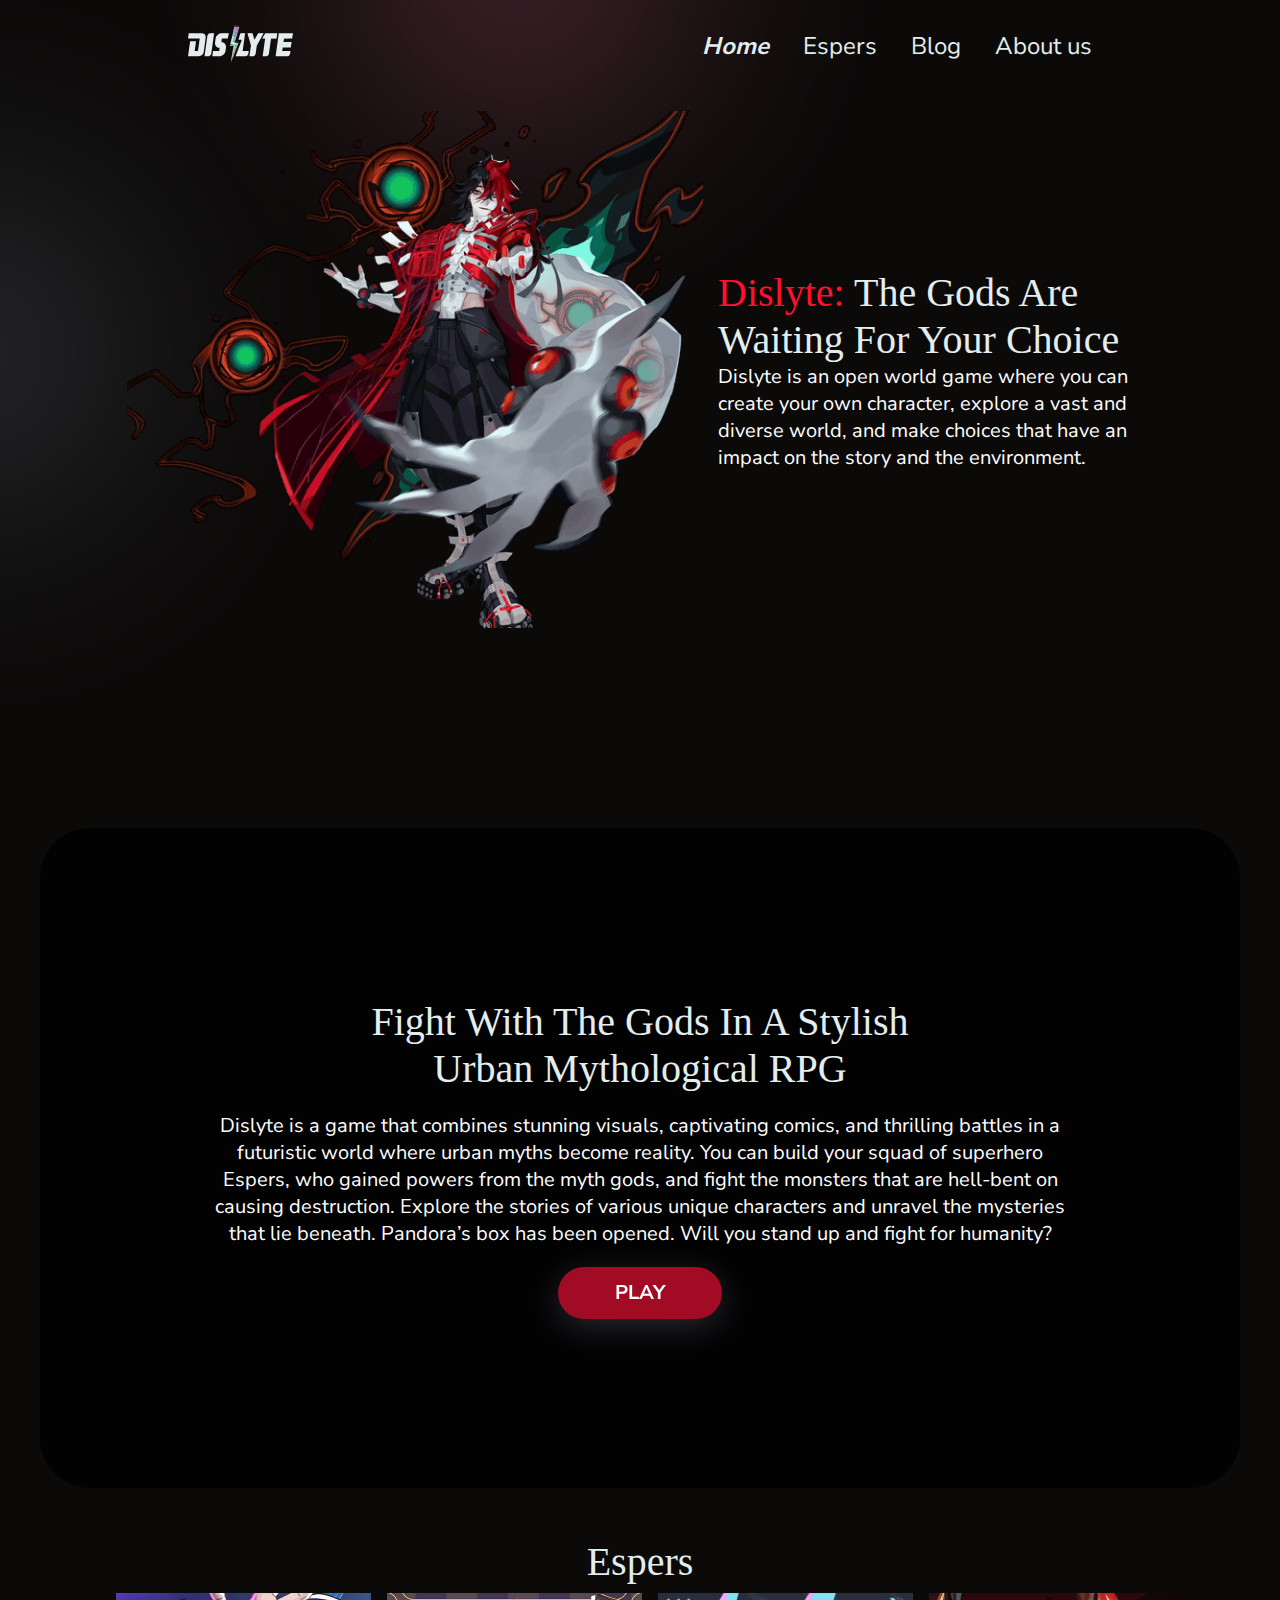
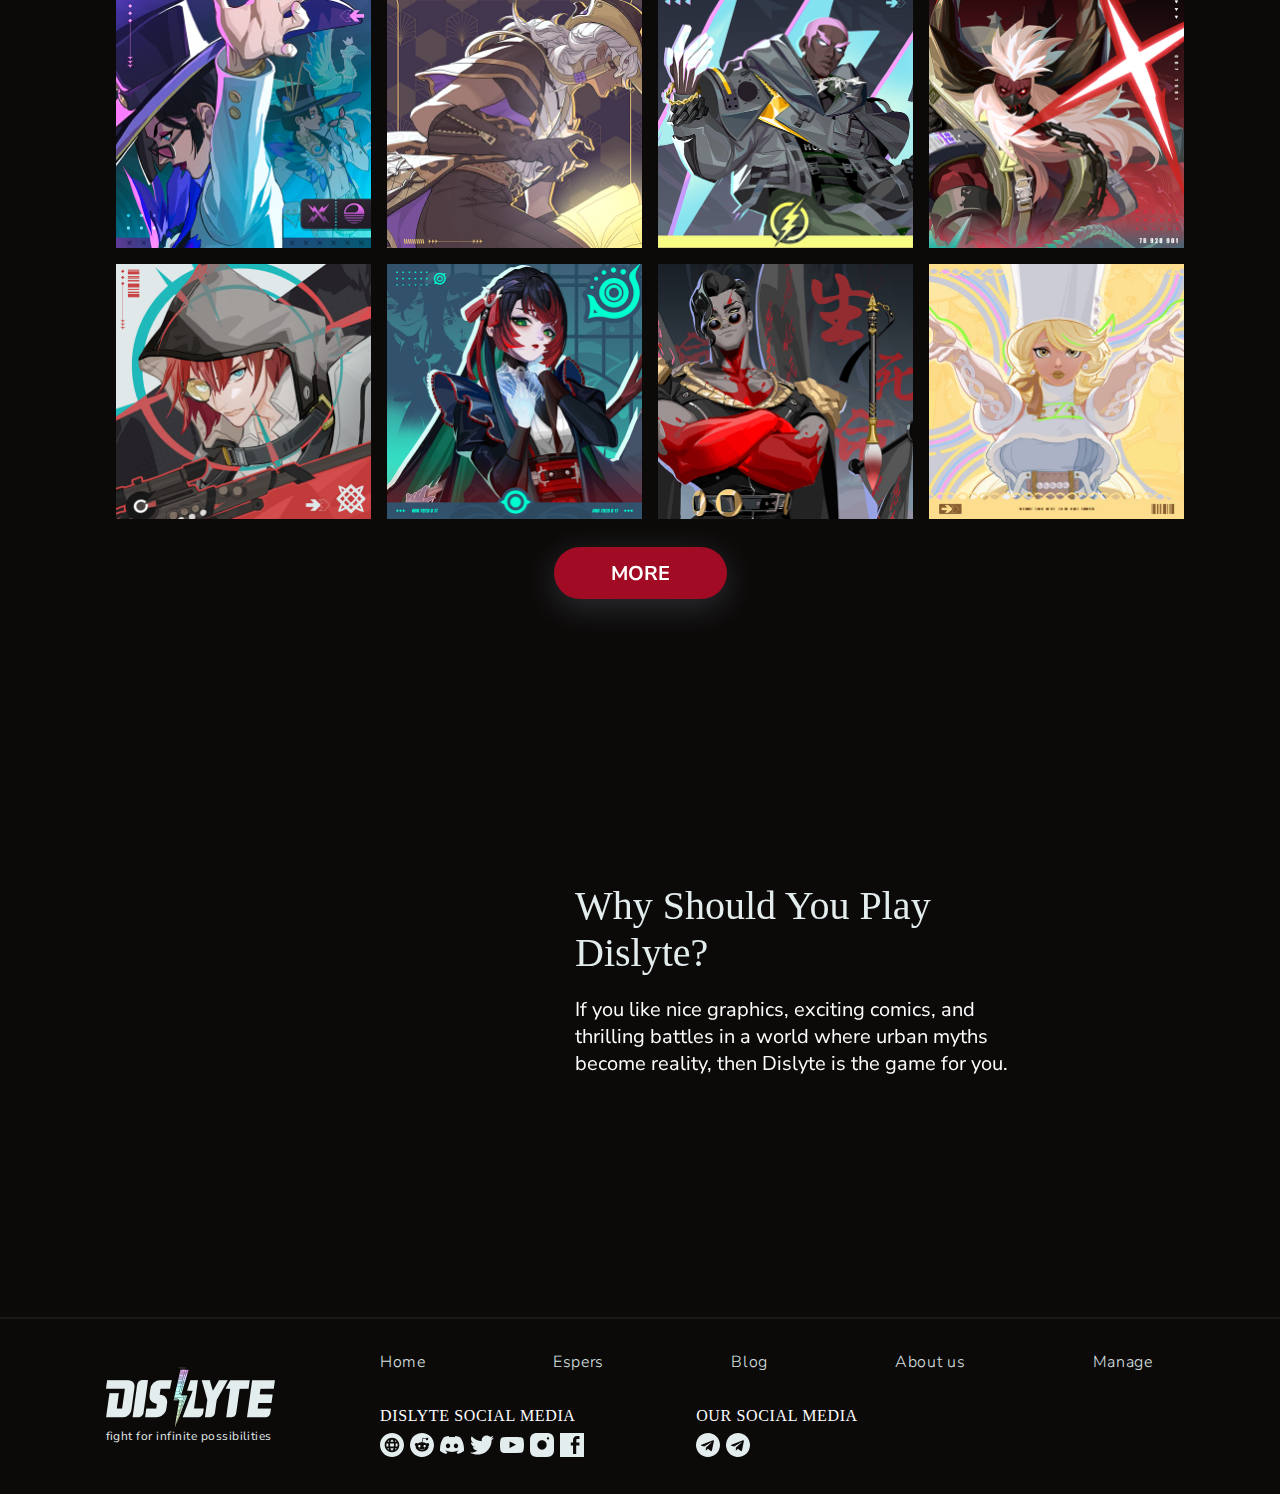
==== commit b59ac85c: "main page" ====
--- a/index.html
+++ b/index.html
@@ -94,8 +94,8 @@
             </h1>
 
             <div class="cards">
-                <div class="card ">
-                    <div class="card-inner c1">
+                <div class="card card1">
+                    <div class="card-inner">
                         <div class="card-front"></div>
                         <div class="card-back">
                             <p>
@@ -105,22 +105,148 @@
                             </p>
                             <a class="card-a" href="#">
                                 <p>more</p>
-                                <img src="svg/arr.svg" alt="->">
-                            </a>
-                        </div>
-                    </div>
-                </div>
-
-                <div class="card">
-                    <div class="card-inner">
-                        <div class="card-front">
-                            <p>Front Side</p>
-                        </div>
-                        <div class="card-back">
-                            <p>Back Side</p>
-                        </div>
-                    </div>
-                </div>
+                                <img class="arr" src="svg/arr.svg" alt="->">
+                                <img class="arr2" src="svg/arr2.svg" alt="->">
+
+                            </a>
+                        </div>
+                    </div>
+                </div>
+
+                <div class="card card2">
+                    <div class="card-inner">
+                        <div class="card-front"></div>
+                        <div class="card-back">
+                            <p>
+                                elliot
+                                <br>
+                                (thoth)
+                            </p>
+                            <a class="card-a" href="#">
+                                <p>more</p>
+                                <img class="arr" src="svg/arr.svg" alt="->">
+                                <img class="arr2" src="svg/arr2.svg" alt="->">
+
+                            </a>
+                        </div>
+                    </div>
+                </div>
+
+                <div class="card card3">
+                    <div class="card-inner">
+                        <div class="card-front"></div>
+                        <div class="card-back">
+                            <p>
+                                gaius
+                                <br>
+                                (zeus)
+                            </p>
+                            <a class="card-a" href="#">
+                                <p>more</p>
+                                <img class="arr" src="svg/arr.svg" alt="->">
+                                <img class="arr2" src="svg/arr2.svg" alt="->">
+
+                            </a>
+                        </div>
+                    </div>
+                </div>
+
+                <div class="card card4">
+                    <div class="card-inner">
+                        <div class="card-front"></div>
+                        <div class="card-back">
+                            <p>
+                                jiang jiuli
+                                <br>
+                                (chiyou)
+                            </p>
+                            <a class="card-a" href="#">
+                                <p>more</p>
+                                <img class="arr" src="svg/arr.svg" alt="->">
+                                <img class="arr2" src="svg/arr2.svg" alt="->">
+
+                            </a>
+                        </div>
+                    </div>
+                </div>
+
+                <div class="card card5">
+                    <div class="card-inner">
+                        <div class="card-front"></div>
+                        <div class="card-back">
+                            <p>
+                                leon
+                                <br>
+                                (vali)
+                            </p>
+                            <a class="card-a" href="#">
+                                <p>more</p>
+                                <img class="arr" src="svg/arr.svg" alt="->">
+                                <img class="arr2" src="svg/arr2.svg" alt="->">
+
+                            </a>
+                        </div>
+                    </div>
+                </div>
+
+                <div class="card card6">
+                    <div class="card-inner">
+                        <div class="card-front"></div>
+                        <div class="card-back">
+                            <p>
+                                yuuhime
+                                <br>
+                                (izanami)
+                            </p>
+                            <a class="card-a" href="#">
+                                <p>more</p>
+                                <img class="arr" src="svg/arr.svg" alt="->">
+                                <img class="arr2" src="svg/arr2.svg" alt="->">
+
+                            </a>
+                        </div>
+                    </div>
+                </div>
+
+                <div class="card card7">
+                    <div class="card-inner">
+                        <div class="card-front"></div>
+                        <div class="card-back">
+                            <p>
+                                luo yan
+                                <br>
+                                (yanluo wang)
+                            </p>
+                            <a class="card-a" href="#">
+                                <p>more</p>
+                                <img class="arr" src="svg/arr.svg" alt="->">
+                                <img class="arr2" src="svg/arr2.svg" alt="->">
+
+                            </a>
+                        </div>
+                    </div>
+                </div>
+
+                <div class="card card8">
+                    <div class="card-inner">
+                        <div class="card-front"></div>
+                        <div class="card-back">
+                            <p>
+                                sally
+                                <br>
+                                (sif)
+                            </p>
+                            <a class="card-a" href="#">
+                                <p>more</p>
+                                <img class="arr" src="svg/arr-black.svg" alt="->">
+                                <img class="arr2" src="svg/arr-black2.svg" alt="->">
+
+                            </a>
+                        </div>
+                    </div>
+                </div>
+
+
             </div>
 
             <button class="button">
--- a/css/style-index.css
+++ b/css/style-index.css
@@ -113,7 +113,7 @@
 @media (min-width: 769px) {
     body {
         background: #0C0A09;
-        width: 100vw;
+        width: 100%;
 
     }
 
@@ -380,12 +380,122 @@
     .espers>.cards {
         width: 1065px;
         justify-self: center;
+        display: grid;
     }
 
     .card {
         width: 255px;
         height: 255px;
         perspective: 1000px;
+        margin: 8px 8px 8px 8px;
+    }
+
+    .card1{
+        grid-area: 1/1/2/2;
+    }
+    .card1>.card-inner>.card-front{
+        background-image: url(../img/Clara-Hera.png) ;
+        background-position: center;
+        background-repeat: no-repeat;
+        background-size: cover;
+    }
+    .card1>.card-inner>.card-back{
+        background:  #9385FF;
+    }
+
+    .card2{
+        grid-area: 1/2/2/3;
+    }
+    .card2>.card-inner>.card-front{
+        background-image: url(../img/Elliot-Thoth.png) ;
+        background-position: center;
+        background-repeat: no-repeat;
+        background-size: cover;
+    }
+    .card2>.card-inner>.card-back{
+        background:  #A08265;
+    }
+
+    .card3{
+        grid-area: 1/3/2/4;
+    }
+    .card3>.card-inner>.card-front{
+        background-image: url(../img/Gaius-Zeus.png) ;
+        background-position: center;
+        background-repeat: no-repeat;
+        background-size: cover;
+    }
+    .card3>.card-inner>.card-back{
+        background:  #2D3241;
+    }
+
+    .card4{
+        grid-area: 1/4/2/5;
+    }
+    .card4>.card-inner>.card-front{
+        background-image: url(../img/JiangJiuli-Chiyou.png) ;
+        background-position: center;
+        background-repeat: no-repeat;
+        background-size: cover;
+    }
+    .card4>.card-inner>.card-back{
+        background:  #A10B24;
+    }
+
+    .card5{
+        grid-area: 2/1/3/2;
+    }
+    .card5>.card-inner>.card-front{
+        background-image: url(../img/Leon-Vali.png) ;
+        background-position: center;
+        background-repeat: no-repeat;
+        background-size: cover;
+    }
+    .card5>.card-inner>.card-back{
+        background:  #A10B24;
+    }
+
+    .card6{
+        grid-area: 2/2/3/3;
+    }
+    .card6>.card-inner>.card-front{
+        background-image: url(../img/Yuuhime-Izanami.png) ;
+        background-position: center;
+        background-repeat: no-repeat;
+        background-size: cover;
+    }
+    .card6>.card-inner>.card-back{
+        background:  #A10B24;
+    }
+
+    .card7{
+        grid-area: 2/3/3/4;
+    }
+    .card7>.card-inner>.card-front{
+        background-image: url(../img/LuoYan-YanluoWang.png) ;
+        background-position: center;
+        background-repeat: no-repeat;
+        background-size: cover;
+    }
+    .card7>.card-inner>.card-back{
+        background:  #A10B24;
+    }
+
+    .card8{
+        grid-area: 2/4/3/5;
+    }
+    .card8>.card-inner>.card-front{
+        background-image: url(../img/Sally-Sif.png) ;
+        background-position: center;
+        background-repeat: no-repeat;
+        background-size: cover;
+    }
+    .card8>.card-inner>.card-back{
+        background:  #FCE389;
+    }
+    .card8>.card-inner>.card-back>p,
+    .card8>.card-inner>.card-back>.card-a>p{
+        color: #0C0A09;
     }
 
     .card-inner {
@@ -447,6 +557,9 @@
         grid-area: 2/1/3/2;
         display: grid;
         align-items: center;
+        transition: all 0.9s ease-in-out;
+
+        justify-content: center;
     }
 
     .card-a>p{
@@ -454,7 +567,7 @@
         font-family: "Nunito Sans";
         font-size: 20px;
         font-style: normal;
-        font-weight: 400;
+        font-weight: 300;
         line-height: normal;
         text-transform: uppercase;
         justify-self: center;
@@ -462,10 +575,34 @@
         grid-area: 1/1/2/2;
     }
 
-    .card-a>img{
+    .card-a>.arr{
         width: 24px;
         height: 16px;
         grid-area: 1/2/2/3;
+        padding-left: 10px;
+        
+    }
+
+    .card-a>.arr2{
+        display: none;
+        width: 24px;
+        height: 16px;
+        grid-area: 1/2/2/3;
+        padding-left: 20px;
+    }
+
+    .card-a:hover>.arr2{
+        display: flex;
+
+    }
+    .card-a:hover>.arr{
+        display: none;
+
+    }
+
+    .card-a:hover>p{
+        font-style: bold;
+        font-weight: 600;
     }
 
     .c1>.card-back {
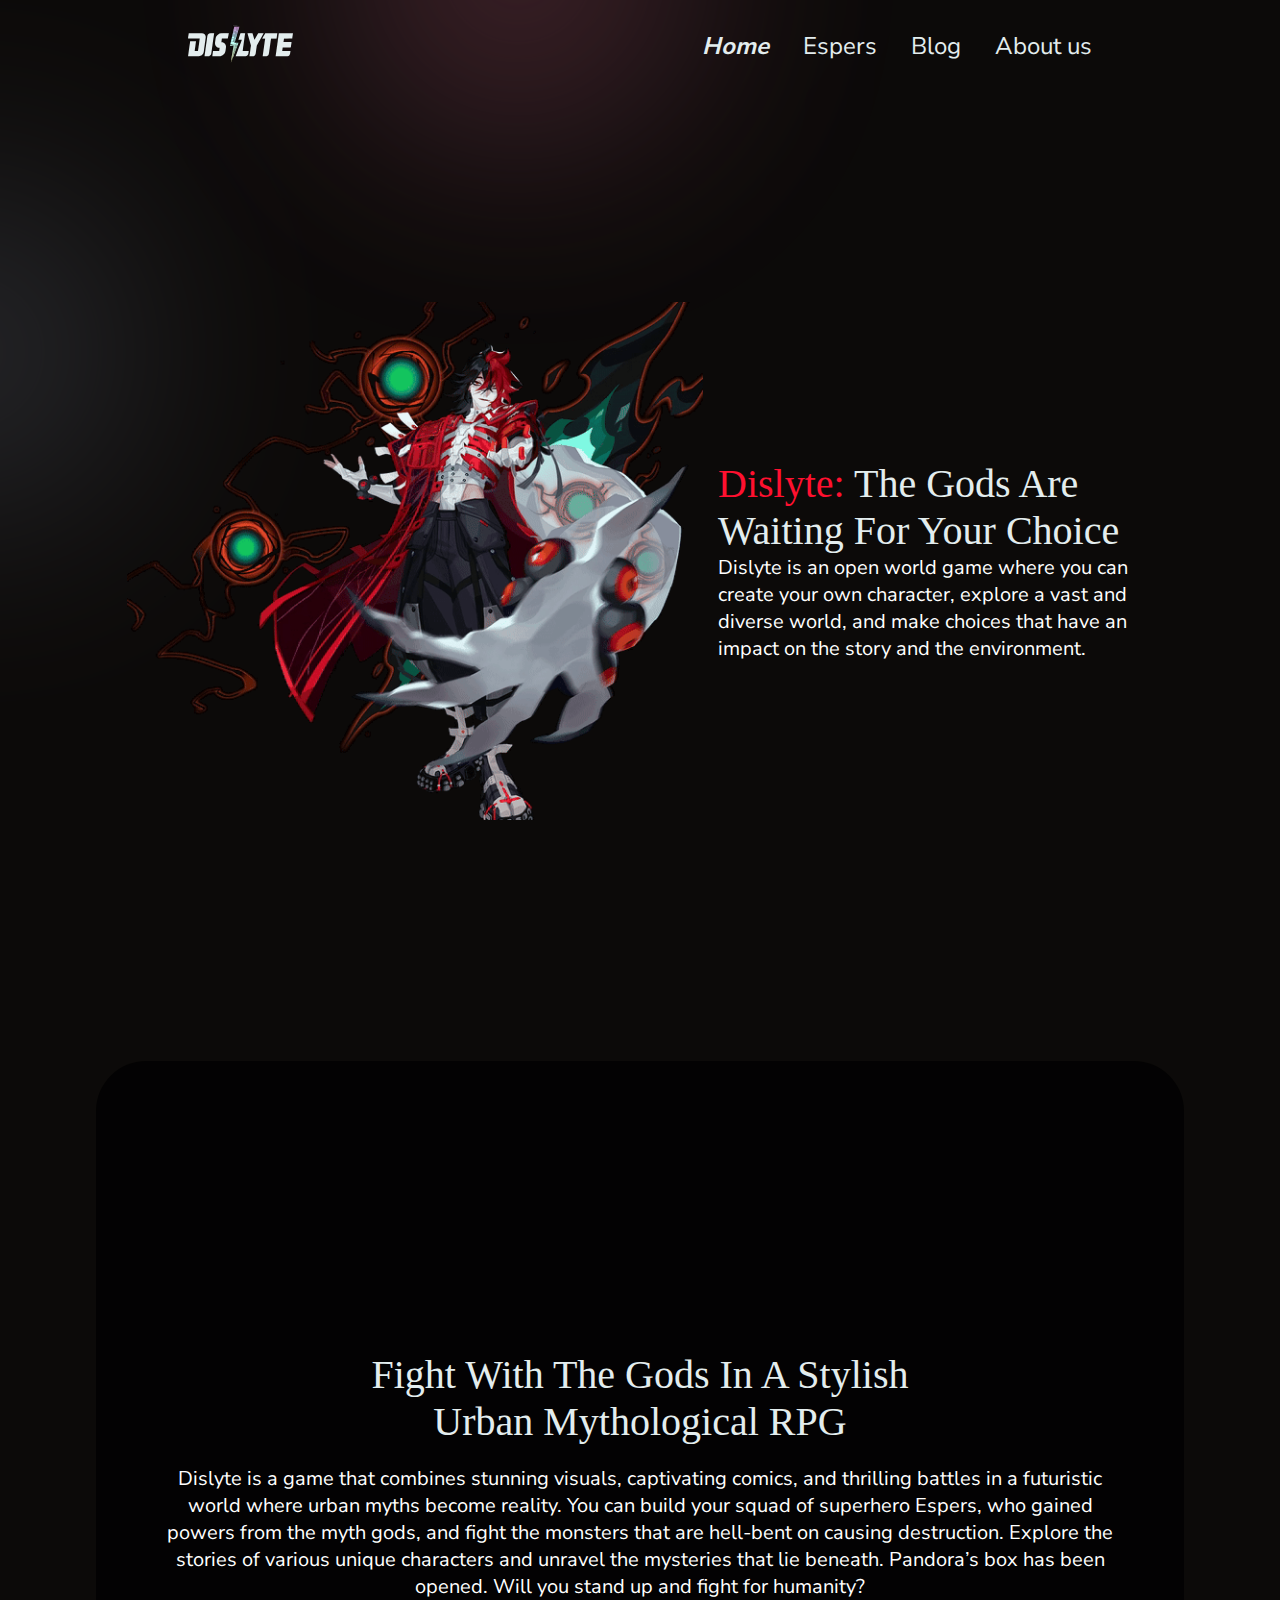
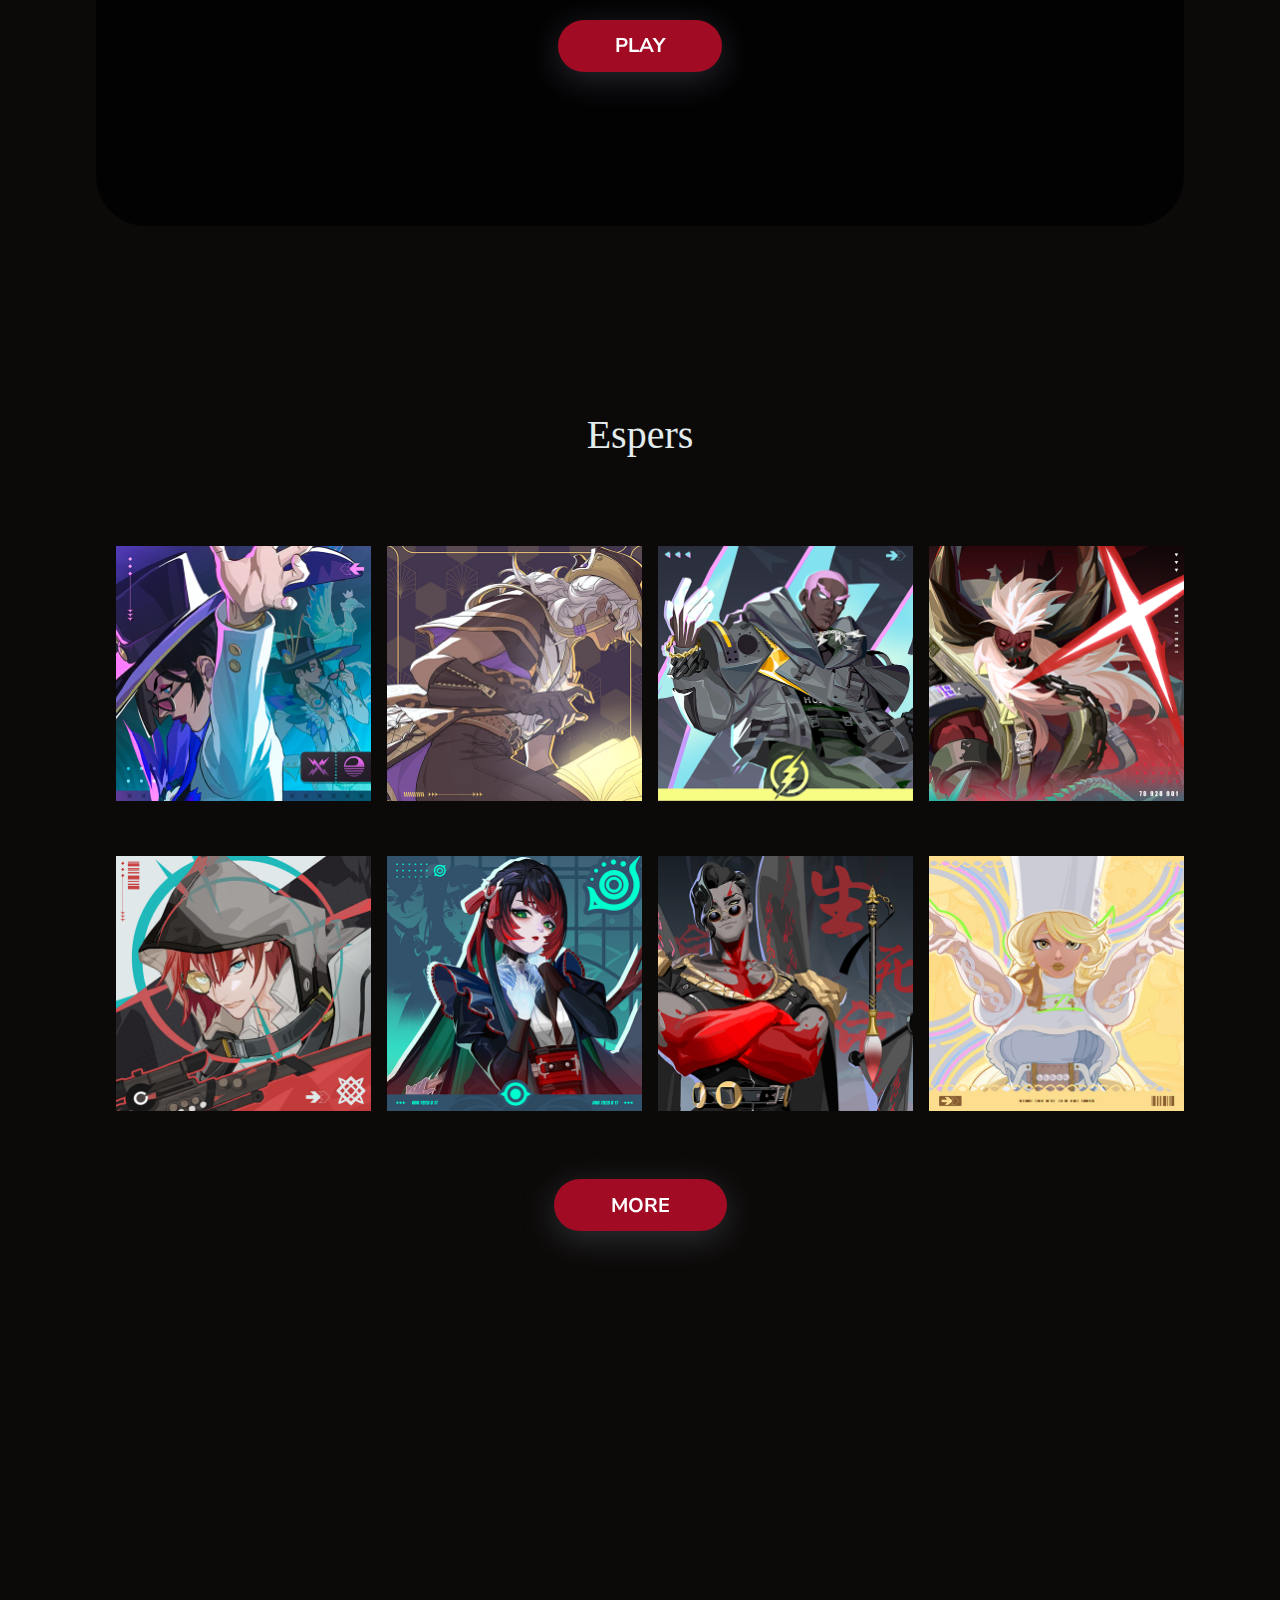
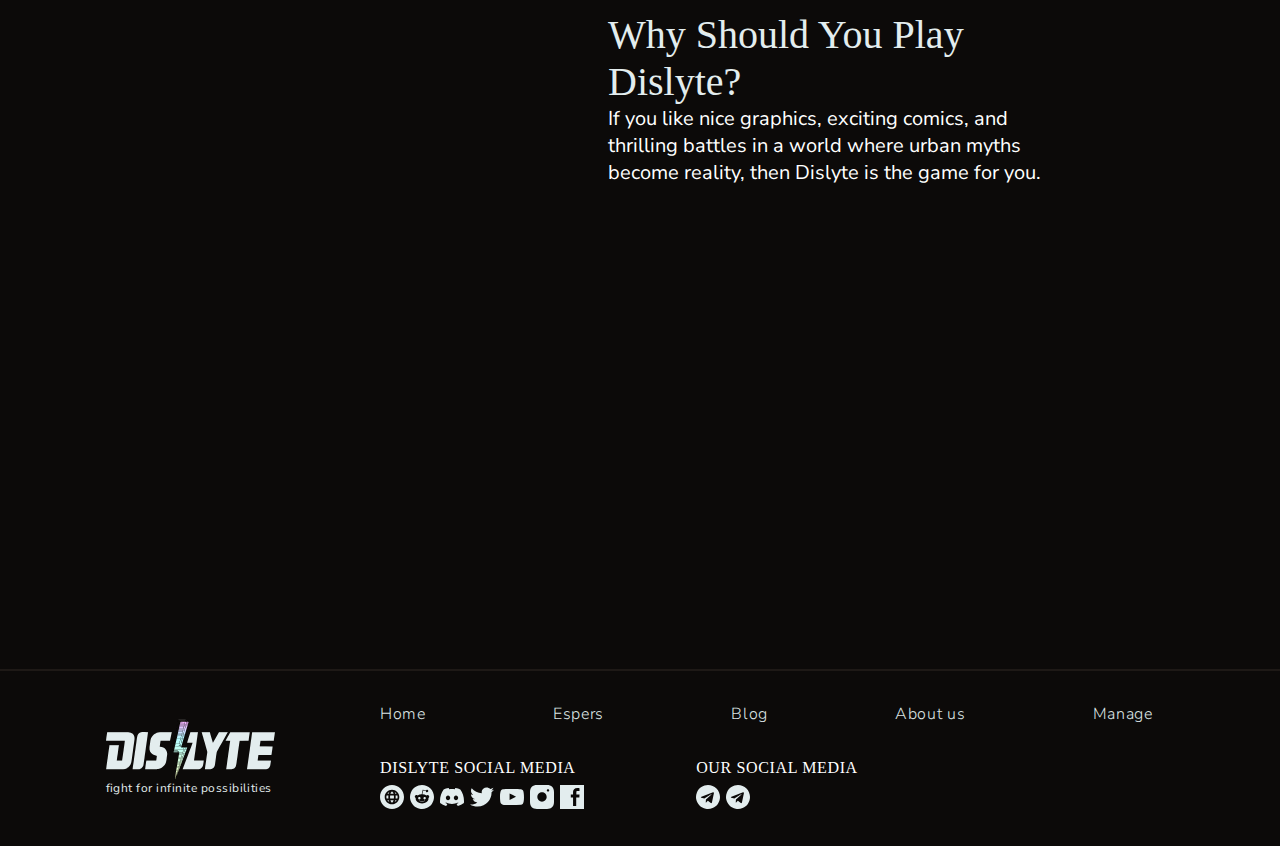
==== commit b283025d: "complete main" ====
--- a/index.html
+++ b/index.html
@@ -248,10 +248,11 @@
 
 
             </div>
-
-            <button class="button">
-                more
-            </button>
+            <div class="button-block">
+                <button class="button">
+                    more
+                </button>
+            </div>
         </div>
 
         <div class="main-4">
--- a/css/style-index.css
+++ b/css/style-index.css
@@ -1,116 +1,20 @@
+/* скролл
+
+.main {
+    scroll-snap-type: y mandatory;
+    overflow: auto;
+    height: 100vh;
+}
+
+.main-1,
+.main-2,
+.espers,
+.main-4 {
+    scroll-snap-align: center;
+} 
+*/
+
 @media (min-width: 320px) and (max-width: 426px) {
-    body {
-        background: #0C0A09;
-    }
-
-    .main-1 {
-        display: grid;
-        align-items: center;
-        justify-content: center;
-    }
-
-    .main-1_gif {
-        width: 100vw;
-        height: auto;
-        grid-area: 1/1/2/2;
-        justify-self: center;
-    }
-
-    .main-1_text {
-        grid-area: 2/1/3/2;
-        display: grid;
-    }
-
-    .main-1_text>h2 {
-        color: #E3EDEE;
-        font-family: Impact;
-        font-size: 28px;
-        font-style: normal;
-        font-weight: 400;
-        line-height: normal;
-        text-transform: capitalize;
-        grid-area: 1/1/2/2;
-        justify-self: center;
-    }
-
-    .main-1_p>p {
-        color: #FFF;
-
-        font-family: "Nunito Sans";
-        font-size: 16px;
-        font-style: normal;
-        font-weight: 400;
-        line-height: normal;
-        justify-self: center;
-
-    }
-
-    .main-1_p {
-        grid-area: 2/1/3/2;
-        justify-self: center;
-        padding-left: 15px;
-        padding-right: 15px;
-        padding-top: 10px;
-    }
-}
-
-@media (min-width: 426px) and (max-width: 769px) {
-    body {
-        background: #0C0A09;
-    }
-
-    .main-1 {
-        padding-top: 44px;
-        display: grid;
-        align-items: center;
-        justify-content: center;
-    }
-
-    .main-1_gif {
-        width: 45vw;
-        height: auto;
-        grid-area: 1/1/2/2;
-        padding-left: 2vw;
-    }
-
-    .main-1_text {
-        padding-left: 1vw;
-        grid-area: 1/2/2/3;
-        display: grid;
-        width: 45vw;
-        padding-right: 2vw;
-    }
-
-    .main-1_text>h2 {
-        color: #E3EDEE;
-        font-family: Impact;
-        font-size: 32px;
-        font-style: normal;
-        font-weight: 400;
-        line-height: normal;
-        text-transform: capitalize;
-        grid-area: 1/1/2/2;
-    }
-
-    .main-1_p>p {
-        color: #FFF;
-
-        font-family: "Nunito Sans";
-        font-size: 20px;
-        font-style: normal;
-        font-weight: 400;
-        line-height: normal;
-        width: 45vw;
-
-
-    }
-
-    .main-1_p {
-        grid-area: 2/1/3/2;
-    }
-}
-
-@media (min-width: 769px) {
     body {
         background: #0C0A09;
         width: 100%;
@@ -179,58 +83,60 @@
     }
 
     .main-1 {
-        padding-top: 44px;
+        padding-top: 5px;
         display: grid;
         align-items: center;
         justify-content: center;
+        height: 100vh;
     }
 
     .main-1_gif {
-        width: 45vw;
+        width: 95%;
         height: auto;
         grid-area: 1/1/2/2;
     }
 
     .main-1_text {
         padding-left: 15px;
-        grid-area: 1/2/2/3;
+        grid-area: 2/1/3/2;
         display: grid;
     }
 
     .main-1_text>h2 {
         color: #E3EDEE;
         font-family: Impact;
-        font-size: 40px;
+        font-size: 28px;
         font-style: normal;
         font-weight: 400;
         line-height: normal;
         text-transform: capitalize;
         grid-area: 1/1/2/2;
+        text-align: center;
     }
 
     .main-1_p>p {
         color: #FFF;
 
         font-family: "Nunito Sans";
-        font-size: 20px;
-        font-style: normal;
-        font-weight: 400;
-        line-height: normal;
-
-
+        font-size: 16px;
+        font-style: normal;
+        font-weight: 400;
+        line-height: normal;
+        text-align: center;
+        padding-top: 25px;
     }
 
     .main-1_p {
         grid-area: 2/1/3/2;
-        width: 435px;
+        width: 95%;
     }
 
     .main-2 {
         width: 100%;
-        height: 660px;
-        display: grid;
-        padding-top: 200px;
-
+        height: 100vh;
+        display: grid;
+        padding-top: 50px;
+        overflow: hidden;
     }
 
     .main-2>.content {
@@ -238,7 +144,7 @@
         display: grid;
         justify-content: center;
         align-items: center;
-        width: 850px;
+        width: 95%;
         justify-self: center;
         align-self: center;
     }
@@ -246,7 +152,7 @@
     .content>.title {
         color: #E3EDEE;
         font-family: Impact;
-        font-size: 40px;
+        font-size: 28px;
         font-style: normal;
         font-weight: 400;
         line-height: normal;
@@ -254,6 +160,7 @@
         justify-self: center;
         text-align: center;
         grid-area: 1/1/2/2;
+        text-align: center;
     }
 
     .content>.text {
@@ -261,12 +168,13 @@
         justify-self: center;
         text-align: center;
         font-family: "Nunito Sans";
-        font-size: 20px;
+        font-size: 16px;
         font-style: normal;
         font-weight: 400;
         line-height: normal;
         grid-area: 2/1/3/2;
         padding-top: 20px;
+        text-align: center;
     }
 
     .content>.button {
@@ -289,212 +197,187 @@
         transition: all 0.3s ease-out;
     }
 
-    .content>.button:hover {
-        margin-top: 12px;
-        margin-bottom: 8px;
-        background-color: #FF102F;
-        border-color: #FF102F;
-        padding: 12.5px 77px 12.5px 77px;
-        filter: drop-shadow(0px 8px 16px rgba(145, 156, 178, 0.5));
-
-    }
-
     .main-2>video {
         position: relative;
-        width: 1200px;
-        height: 660px;
+        width: 95%;
+        height: 100vh;
         top: 0;
         left: 0;
         object-fit: cover;
         justify-self: center;
         border-radius: 50px;
+
     }
 
     .main-2>.layout {
         position: absolute;
-        width: 1200px;
-        height: 660px;
-        background: rgba(0, 0, 0.9, 0.75);
+        width: 95%;
+        height: 100vh;
+        background: rgba(0, 0, 0.9, 0.85);
         justify-self: center;
         border-radius: 50px;
     }
 
 
-    .main-4 {
-        width: 100%;
-        height: 660px;
+
+
+
+
+
+    .espers {
         display: grid;
         padding-top: 50px;
-
-    }
-
-    .main-4>.cards {
-        position: absolute;
-        display: grid;
-        align-items: center;
-        width: 450px;
-        justify-self: center;
-        align-self: center;
-        padding-left: 25%;
-    }
-
-    .cards>.title {
+        width: 95%;
+    }
+
+    .espers>.title {
         color: #E3EDEE;
         font-family: Impact;
-        font-size: 40px;
+        font-size: 28px;
         font-style: normal;
         font-weight: 400;
         line-height: normal;
         text-transform: capitalize;
-        grid-area: 1/1/2/2;
-    }
-
-    .cards>.text {
-        color: #FFF;
-        font-family: "Nunito Sans";
-        font-size: 20px;
-        font-style: normal;
-        font-weight: 400;
-        line-height: normal;
+        justify-self: center;
+        text-align: center;
+    }
+
+    .espers>.cards {
+        width: 100%;
+        justify-self: center;
+        display: grid;
+        justify-content: space-around;
+    }
+
+    .card {
+        width: 150px;
+        height: 150px;
+        perspective: 1000px;
+        margin: 4px 4px 4px 4px;
+    }
+
+    .card1 {
+        grid-area: 1/1/2/2;
+    }
+
+    .card1>.card-inner>.card-front {
+        background-image: url(../img/Clara-Hera.png);
+        background-position: center;
+        background-repeat: no-repeat;
+        background-size: cover;
+    }
+
+    .card1>.card-inner>.card-back {
+        background: #9385FF;
+    }
+
+    .card2 {
+        grid-area: 1/2/2/3;
+    }
+
+    .card2>.card-inner>.card-front {
+        background-image: url(../img/Elliot-Thoth.png);
+        background-position: center;
+        background-repeat: no-repeat;
+        background-size: cover;
+    }
+
+    .card2>.card-inner>.card-back {
+        background: #A08265;
+    }
+
+    .card3 {
         grid-area: 2/1/3/2;
-        padding-top: 20px;
-    }
-
-    .main-4>video {
-        position: relative;
-        width: 1065px;
-        height: 580px;
-        top: 0;
-        left: 0;
-        object-fit: cover;
-        justify-self: center;
-        border-radius: 50px;
-    }
-
-
-    .espers {
-        display: grid;
-        padding-top: 50px;
-    }
-
-    .espers>.cards {
-        width: 1065px;
-        justify-self: center;
-        display: grid;
-    }
-
-    .card {
-        width: 255px;
-        height: 255px;
-        perspective: 1000px;
-        margin: 8px 8px 8px 8px;
-    }
-
-    .card1{
-        grid-area: 1/1/2/2;
-    }
-    .card1>.card-inner>.card-front{
-        background-image: url(../img/Clara-Hera.png) ;
-        background-position: center;
-        background-repeat: no-repeat;
-        background-size: cover;
-    }
-    .card1>.card-inner>.card-back{
-        background:  #9385FF;
-    }
-
-    .card2{
-        grid-area: 1/2/2/3;
-    }
-    .card2>.card-inner>.card-front{
-        background-image: url(../img/Elliot-Thoth.png) ;
-        background-position: center;
-        background-repeat: no-repeat;
-        background-size: cover;
-    }
-    .card2>.card-inner>.card-back{
-        background:  #A08265;
-    }
-
-    .card3{
-        grid-area: 1/3/2/4;
-    }
-    .card3>.card-inner>.card-front{
-        background-image: url(../img/Gaius-Zeus.png) ;
-        background-position: center;
-        background-repeat: no-repeat;
-        background-size: cover;
-    }
-    .card3>.card-inner>.card-back{
-        background:  #2D3241;
-    }
-
-    .card4{
-        grid-area: 1/4/2/5;
-    }
-    .card4>.card-inner>.card-front{
-        background-image: url(../img/JiangJiuli-Chiyou.png) ;
-        background-position: center;
-        background-repeat: no-repeat;
-        background-size: cover;
-    }
-    .card4>.card-inner>.card-back{
-        background:  #A10B24;
-    }
-
-    .card5{
-        grid-area: 2/1/3/2;
-    }
-    .card5>.card-inner>.card-front{
-        background-image: url(../img/Leon-Vali.png) ;
-        background-position: center;
-        background-repeat: no-repeat;
-        background-size: cover;
-    }
-    .card5>.card-inner>.card-back{
-        background:  #A10B24;
-    }
-
-    .card6{
+    }
+
+    .card3>.card-inner>.card-front {
+        background-image: url(../img/Gaius-Zeus.png);
+        background-position: center;
+        background-repeat: no-repeat;
+        background-size: cover;
+    }
+
+    .card3>.card-inner>.card-back {
+        background: #2D3241;
+    }
+
+    .card4 {
         grid-area: 2/2/3/3;
     }
-    .card6>.card-inner>.card-front{
-        background-image: url(../img/Yuuhime-Izanami.png) ;
-        background-position: center;
-        background-repeat: no-repeat;
-        background-size: cover;
-    }
-    .card6>.card-inner>.card-back{
-        background:  #A10B24;
-    }
-
-    .card7{
-        grid-area: 2/3/3/4;
-    }
-    .card7>.card-inner>.card-front{
-        background-image: url(../img/LuoYan-YanluoWang.png) ;
-        background-position: center;
-        background-repeat: no-repeat;
-        background-size: cover;
-    }
-    .card7>.card-inner>.card-back{
-        background:  #A10B24;
-    }
-
-    .card8{
-        grid-area: 2/4/3/5;
-    }
-    .card8>.card-inner>.card-front{
-        background-image: url(../img/Sally-Sif.png) ;
-        background-position: center;
-        background-repeat: no-repeat;
-        background-size: cover;
-    }
-    .card8>.card-inner>.card-back{
-        background:  #FCE389;
-    }
+
+    .card4>.card-inner>.card-front {
+        background-image: url(../img/JiangJiuli-Chiyou.png);
+        background-position: center;
+        background-repeat: no-repeat;
+        background-size: cover;
+    }
+
+    .card4>.card-inner>.card-back {
+        background: #A10B24;
+    }
+
+    .card5 {
+        grid-area: 3/1/4/2;
+    }
+
+    .card5>.card-inner>.card-front {
+        background-image: url(../img/Leon-Vali.png);
+        background-position: center;
+        background-repeat: no-repeat;
+        background-size: cover;
+    }
+
+    .card5>.card-inner>.card-back {
+        background: #A10B24;
+    }
+
+    .card6 {
+        grid-area: 3/2/4/3;
+    }
+
+    .card6>.card-inner>.card-front {
+        background-image: url(../img/Yuuhime-Izanami.png);
+        background-position: center;
+        background-repeat: no-repeat;
+        background-size: cover;
+    }
+
+    .card6>.card-inner>.card-back {
+        background: #A10B24;
+    }
+
+    .card7 {
+        grid-area: 4/1/5/2;
+    }
+
+    .card7>.card-inner>.card-front {
+        background-image: url(../img/LuoYan-YanluoWang.png);
+        background-position: center;
+        background-repeat: no-repeat;
+        background-size: cover;
+    }
+
+    .card7>.card-inner>.card-back {
+        background: #A10B24;
+    }
+
+    .card8 {
+        grid-area: 4/2/5/3;
+    }
+
+    .card8>.card-inner>.card-front {
+        background-image: url(../img/Sally-Sif.png);
+        background-position: center;
+        background-repeat: no-repeat;
+        background-size: cover;
+    }
+
+    .card8>.card-inner>.card-back {
+        background: #FCE389;
+    }
+
     .card8>.card-inner>.card-back>p,
-    .card8>.card-inner>.card-back>.card-a>p{
+    .card8>.card-inner>.card-back>.card-a>p {
         color: #0C0A09;
     }
 
@@ -540,10 +423,10 @@
 
     }
 
-    .card-back>p{
+    .card-back>p {
         color: #E3EDEE;
         font-family: Impact;
-        font-size: 40px;
+        font-size: 26px;
         font-style: normal;
         font-weight: 400;
         line-height: normal;
@@ -553,7 +436,7 @@
         grid-area: 1/1/2/2;
     }
 
-    .card-a{
+    .card-a {
         grid-area: 2/1/3/2;
         display: grid;
         align-items: center;
@@ -562,7 +445,7 @@
         justify-content: center;
     }
 
-    .card-a>p{
+    .card-a>p {
         color: #E3EDEE;
         font-family: "Nunito Sans";
         font-size: 20px;
@@ -575,15 +458,15 @@
         grid-area: 1/1/2/2;
     }
 
-    .card-a>.arr{
+    .card-a>.arr {
         width: 24px;
         height: 16px;
         grid-area: 1/2/2/3;
         padding-left: 10px;
-        
-    }
-
-    .card-a>.arr2{
+
+    }
+
+    .card-a>.arr2 {
         display: none;
         width: 24px;
         height: 16px;
@@ -591,16 +474,17 @@
         padding-left: 20px;
     }
 
-    .card-a:hover>.arr2{
+    .card-a:hover>.arr2 {
         display: flex;
 
     }
-    .card-a:hover>.arr{
+
+    .card-a:hover>.arr {
         display: none;
 
     }
 
-    .card-a:hover>p{
+    .card-a:hover>p {
         font-style: bold;
         font-weight: 600;
     }
@@ -609,20 +493,12 @@
         background-color: #9385FF;
     }
 
-    .espers>.title {
-        color: #E3EDEE;
-        font-family: Impact;
-        font-size: 40px;
-        font-style: normal;
-        font-weight: 400;
-        line-height: normal;
-        text-transform: capitalize;
-        justify-self: center;
-        text-align: center;
-    }
-
-
-    .espers>.button {
+    .espers>.button-block {
+        justify-self: center;
+    }
+
+
+    .espers>.button-block>.button {
         grid-area: 3/1/4/2;
         justify-self: center;
         margin-top: 20px;
@@ -642,7 +518,559 @@
         transition: all 0.3s ease-out;
     }
 
-    .espers>.button:hover {
+
+    .main-4 {
+        width: 100%;
+        height: 100vh;
+        display: grid;
+        padding-top: 50px;
+
+    }
+
+    .main-4>.cards {
+        position: absolute;
+        display: grid;
+        align-items: center;
+        width: 95%;
+        justify-self: center;
+        align-self: center;
+    }
+
+    .cards>.title {
+        color: #E3EDEE;
+        font-family: Impact;
+        font-size: 40px;
+        font-style: normal;
+        font-weight: 400;
+        line-height: normal;
+        text-transform: capitalize;
+        grid-area: 1/1/2/2;
+        text-align: center;
+    }
+
+    .cards>.text {
+        color: #FFF;
+        font-family: "Nunito Sans";
+        font-size: 20px;
+        font-style: normal;
+        font-weight: 400;
+        line-height: normal;
+        grid-area: 2/1/3/2;
+        padding-top: 20px;
+        text-align: center;
+    }
+
+    .main-4>video {
+        position: relative;
+        width: 95%;
+        height: 100vh;
+        top: 0;
+        left: 0;
+        object-fit: cover;
+        object-position: 25%;
+        justify-self: center;
+        border-radius: 50px;
+    }
+}
+
+@media (min-width: 426px) and (max-width: 769px) {
+    body {
+        background: #0C0A09;
+        width: 100%;
+
+    }
+
+    .dot1 {
+        height: 25vw;
+        width: 25vw;
+        background-color: #919CB2;
+        opacity: 25%;
+        border-radius: 50%;
+        display: inline-block;
+        z-index: -1;
+        position: absolute;
+        top: 15vw;
+        left: -15vw;
+        filter: blur(120px);
+    }
+
+    .dot2 {
+        height: 25vw;
+        width: 25vw;
+        background-color: #919CB2;
+        opacity: 25%;
+        border-radius: 50%;
+        display: inline-block;
+        z-index: -1;
+        position: absolute;
+        top: -15vw;
+        left: 28vw;
+        filter: blur(120px);
+    }
+
+    .dot3 {
+        height: 35vw;
+        width: 35vw;
+        background-color: #A10B24;
+        opacity: 50%;
+        border-radius: 50%;
+        display: inline-block;
+        z-index: -1;
+        position: absolute;
+        top: -10vw;
+        left: 75vw;
+        filter: blur(120px);
+        overflow: hidden;
+        max-height: 100vh;
+        max-width: 100vw;
+        display: none;
+
+    }
+
+    .dot4 {
+        height: 25vw;
+        width: 25vw;
+        background-color: #A10B24;
+        opacity: 25%;
+        border-radius: 50%;
+        display: inline-block;
+        z-index: -1;
+        position: absolute;
+        top: -15vw;
+        left: 28vw;
+        filter: blur(120px);
+    }
+
+    .main-1 {
+        padding-top: 44px;
+        display: grid;
+        align-items: center;
+        justify-content: center;
+        height: 100vh;
+    }
+
+    .main-1_gif {
+        width: 45vw;
+        height: auto;
+        grid-area: 1/1/2/2;
+    }
+
+    .main-1_text {
+        padding-left: 15px;
+        grid-area: 1/2/2/3;
+        display: grid;
+    }
+
+    .main-1_text>h2 {
+        color: #E3EDEE;
+        font-family: Impact;
+        font-size: 40px;
+        font-style: normal;
+        font-weight: 400;
+        line-height: normal;
+        text-transform: capitalize;
+        grid-area: 1/1/2/2;
+    }
+
+    .main-1_p>p {
+        color: #FFF;
+
+        font-family: "Nunito Sans";
+        font-size: 20px;
+        font-style: normal;
+        font-weight: 400;
+        line-height: normal;
+
+
+    }
+
+    .main-1_p {
+        grid-area: 2/1/3/2;
+        width: 95%;
+    }
+
+    .main-2 {
+        width: 100%;
+        height: 100vh;
+        display: grid;
+        padding-top: 50px;
+
+    }
+
+    .main-2>.content {
+        position: absolute;
+        display: grid;
+        justify-content: center;
+        align-items: center;
+        width: 90%;
+        justify-self: center;
+        align-self: center;
+    }
+
+    .content>.title {
+        color: #E3EDEE;
+        font-family: Impact;
+        font-size: 40px;
+        font-style: normal;
+        font-weight: 400;
+        line-height: normal;
+        text-transform: capitalize;
+        justify-self: center;
+        text-align: center;
+        grid-area: 1/1/2/2;
+    }
+
+    .content>.text {
+        color: #FFF;
+        justify-self: center;
+        text-align: center;
+        font-family: "Nunito Sans";
+        font-size: 20px;
+        font-style: normal;
+        font-weight: 400;
+        line-height: normal;
+        grid-area: 2/1/3/2;
+        padding-top: 20px;
+    }
+
+    .content>.button {
+        grid-area: 3/1/4/2;
+        justify-self: center;
+        margin-top: 20px;
+        background-color: #A10B24;
+        border-radius: 50px;
+        border-color: #A10B24;
+        padding: 12.5px 57px 12.5px 57px;
+        color: #FFF;
+        border-width: 0px;
+        font-family: "Nunito Sans";
+        font-size: 20px;
+        font-style: normal;
+        font-weight: 700;
+        line-height: normal;
+        text-transform: uppercase;
+        filter: drop-shadow(0px 8px 16px rgba(145, 156, 178, 0.25));
+        transition: all 0.3s ease-out;
+    }
+
+    .main-2>video {
+        position: relative;
+        width: 95%;
+        height: 100vh;
+        top: 0;
+        left: 0;
+        object-fit: cover;
+        justify-self: center;
+        border-radius: 50px;
+    }
+
+    .main-2>.layout {
+        position: absolute;
+        width: 95%;
+        height: 100vh;
+        background: rgba(0, 0, 0.9, 0.75);
+        justify-self: center;
+        border-radius: 50px;
+    }
+
+
+
+
+
+    .espers {
+        display: grid;
+        padding-top: 50px;
+        width: 100%;
+    }
+
+    .espers>.cards {
+        width: 95%;
+        justify-self: center;
+        display: grid;
+        justify-content: space-around;
+    }
+
+    .card {
+        width: 265px;
+        height: 265px;
+        perspective: 1000px;
+        margin: 8px 8px 8px 8px;
+    }
+
+    .card1 {
+        grid-area: 1/1/2/2;
+    }
+
+    .card1>.card-inner>.card-front {
+        background-image: url(../img/Clara-Hera.png);
+        background-position: center;
+        background-repeat: no-repeat;
+        background-size: cover;
+    }
+
+    .card1>.card-inner>.card-back {
+        background: #9385FF;
+    }
+
+    .card2 {
+        grid-area: 1/2/2/3;
+    }
+
+    .card2>.card-inner>.card-front {
+        background-image: url(../img/Elliot-Thoth.png);
+        background-position: center;
+        background-repeat: no-repeat;
+        background-size: cover;
+    }
+
+    .card2>.card-inner>.card-back {
+        background: #A08265;
+    }
+
+    .card3 {
+        grid-area: 2/1/3/2;
+    }
+
+    .card3>.card-inner>.card-front {
+        background-image: url(../img/Gaius-Zeus.png);
+        background-position: center;
+        background-repeat: no-repeat;
+        background-size: cover;
+    }
+
+    .card3>.card-inner>.card-back {
+        background: #2D3241;
+    }
+
+    .card4 {
+        grid-area: 2/2/3/3;
+    }
+
+    .card4>.card-inner>.card-front {
+        background-image: url(../img/JiangJiuli-Chiyou.png);
+        background-position: center;
+        background-repeat: no-repeat;
+        background-size: cover;
+    }
+
+    .card4>.card-inner>.card-back {
+        background: #A10B24;
+    }
+
+    .card5 {
+        grid-area: 3/1/4/2;
+    }
+
+    .card5>.card-inner>.card-front {
+        background-image: url(../img/Leon-Vali.png);
+        background-position: center;
+        background-repeat: no-repeat;
+        background-size: cover;
+    }
+
+    .card5>.card-inner>.card-back {
+        background: #A10B24;
+    }
+
+    .card6 {
+        grid-area: 3/2/4/3;
+    }
+
+    .card6>.card-inner>.card-front {
+        background-image: url(../img/Yuuhime-Izanami.png);
+        background-position: center;
+        background-repeat: no-repeat;
+        background-size: cover;
+    }
+
+    .card6>.card-inner>.card-back {
+        background: #A10B24;
+    }
+
+    .card7 {
+        grid-area: 5/1/6/2;
+    }
+
+    .card7>.card-inner>.card-front {
+        background-image: url(../img/LuoYan-YanluoWang.png);
+        background-position: center;
+        background-repeat: no-repeat;
+        background-size: cover;
+    }
+
+    .card7>.card-inner>.card-back {
+        background: #A10B24;
+    }
+
+    .card8 {
+        grid-area: 5/2/6/3;
+    }
+
+    .card8>.card-inner>.card-front {
+        background-image: url(../img/Sally-Sif.png);
+        background-position: center;
+        background-repeat: no-repeat;
+        background-size: cover;
+    }
+
+    .card8>.card-inner>.card-back {
+        background: #FCE389;
+    }
+
+    .card8>.card-inner>.card-back>p,
+    .card8>.card-inner>.card-back>.card-a>p {
+        color: #0C0A09;
+    }
+
+    .card-inner {
+        width: 100%;
+        height: 100%;
+        position: relative;
+        transform-style: preserve-3d;
+        transition: transform 0.999s;
+    }
+
+    .card:hover .card-inner {
+        transform: rotateY(180deg);
+    }
+
+    .card-front,
+    .card-back {
+        position: absolute;
+        width: 100%;
+        height: 100%;
+        backface-visibility: hidden;
+    }
+
+    .card-front {
+        background-color: #6A2C70;
+        color: #fff;
+        display: flex;
+        align-items: center;
+        border: 0px;
+        justify-content: center;
+        font-size: 24px;
+        transform: rotateY(0deg);
+    }
+
+    .card-back {
+        color: #fff;
+        display: grid;
+        align-items: center;
+        justify-content: center;
+        font-size: 24px;
+        transform: rotateY(180deg);
+        box-shadow: -0.5px -0.5px 8px 3px #888888;
+
+    }
+
+    .card-back>p {
+        color: #E3EDEE;
+        font-family: Impact;
+        font-size: 40px;
+        font-style: normal;
+        font-weight: 400;
+        line-height: normal;
+        text-transform: uppercase;
+        justify-self: center;
+        text-align: center;
+        grid-area: 1/1/2/2;
+    }
+
+    .card-a {
+        grid-area: 2/1/3/2;
+        display: grid;
+        align-items: center;
+        transition: all 0.9s ease-in-out;
+
+        justify-content: center;
+    }
+
+    .card-a>p {
+        color: #E3EDEE;
+        font-family: "Nunito Sans";
+        font-size: 20px;
+        font-style: normal;
+        font-weight: 300;
+        line-height: normal;
+        text-transform: uppercase;
+        justify-self: center;
+        text-align: center;
+        grid-area: 1/1/2/2;
+    }
+
+    .card-a>.arr {
+        width: 24px;
+        height: 16px;
+        grid-area: 1/2/2/3;
+        padding-left: 10px;
+
+    }
+
+    .card-a>.arr2 {
+        display: none;
+        width: 24px;
+        height: 16px;
+        grid-area: 1/2/2/3;
+        padding-left: 20px;
+    }
+
+    .card-a:hover>.arr2 {
+        display: flex;
+
+    }
+
+    .card-a:hover>.arr {
+        display: none;
+
+    }
+
+    .card-a:hover>p {
+        font-style: bold;
+        font-weight: 600;
+    }
+
+    .c1>.card-back {
+        background-color: #9385FF;
+    }
+
+    .espers>.title {
+        color: #E3EDEE;
+        font-family: Impact;
+        font-size: 40px;
+        font-style: normal;
+        font-weight: 400;
+        line-height: normal;
+        text-transform: capitalize;
+        justify-self: center;
+        text-align: center;
+    }
+
+    .espers>.button-block {
+        justify-self: center;
+    }
+
+    .espers>.button-block>.button {
+        grid-area: 3/1/4/2;
+        justify-self: center;
+        margin-top: 20px;
+        background-color: #A10B24;
+        border-radius: 50px;
+        border-color: #A10B24;
+        padding: 12.5px 57px 12.5px 57px;
+        color: #FFF;
+        border-width: 0px;
+        font-family: "Nunito Sans";
+        font-size: 20px;
+        font-style: normal;
+        font-weight: 700;
+        line-height: normal;
+        text-transform: uppercase;
+        filter: drop-shadow(0px 8px 16px rgba(145, 156, 178, 0.25));
+        transition: all 0.3s ease-out;
+    }
+
+    .espers>.button-block>.button:hover {
         margin-top: 12px;
         margin-bottom: 8px;
         background-color: #FF102F;
@@ -651,4 +1079,627 @@
         filter: drop-shadow(0px 8px 16px rgba(145, 156, 178, 0.5));
 
     }
+
+    .main-4 {
+        width: 100%;
+        height: 100vh;
+        display: grid;
+        padding-top: 50px;
+
+    }
+
+    .main-4>.cards {
+        position: absolute;
+        display: grid;
+        align-items: center;
+        width: 50%;
+        justify-self: center;
+        align-self: center;
+        padding-left: 35%;
+    }
+
+    .cards>.title {
+        color: #E3EDEE;
+        font-family: Impact;
+        font-size: 40px;
+        font-style: normal;
+        font-weight: 400;
+        line-height: normal;
+        text-transform: capitalize;
+        grid-area: 1/1/2/2;
+    }
+
+    .cards>.text {
+        color: #FFF;
+        font-family: "Nunito Sans";
+        font-size: 20px;
+        font-style: normal;
+        font-weight: 400;
+        line-height: normal;
+        grid-area: 2/1/3/2;
+        padding-top: 20px;
+    }
+
+    .main-4>video {
+        position: relative;
+        width: 95%;
+        height: 100vh;
+        top: 0;
+        left: 0;
+        object-fit: cover;
+        justify-self: center;
+        border-radius: 50px;
+    }
+}
+
+@media (min-width: 769px) {
+    body {
+        background: #0C0A09;
+        width: 100%;
+
+    }
+
+    .dot1 {
+        height: 25vw;
+        width: 25vw;
+        background-color: #919CB2;
+        opacity: 25%;
+        border-radius: 50%;
+        display: inline-block;
+        z-index: -1;
+        position: absolute;
+        top: 15vw;
+        left: -15vw;
+        filter: blur(120px);
+    }
+
+    .dot2 {
+        height: 25vw;
+        width: 25vw;
+        background-color: #919CB2;
+        opacity: 25%;
+        border-radius: 50%;
+        display: inline-block;
+        z-index: -1;
+        position: absolute;
+        top: -15vw;
+        left: 28vw;
+        filter: blur(120px);
+    }
+
+    .dot3 {
+        height: 35vw;
+        width: 35vw;
+        background-color: #A10B24;
+        opacity: 50%;
+        border-radius: 50%;
+        display: inline-block;
+        z-index: -1;
+        position: absolute;
+        top: -10vw;
+        left: 75vw;
+        filter: blur(120px);
+        overflow: hidden;
+        max-height: 100vh;
+        max-width: 100vw;
+        display: none;
+
+    }
+
+    .dot4 {
+        height: 25vw;
+        width: 25vw;
+        background-color: #A10B24;
+        opacity: 25%;
+        border-radius: 50%;
+        display: inline-block;
+        z-index: -1;
+        position: absolute;
+        top: -15vw;
+        left: 28vw;
+        filter: blur(120px);
+    }
+
+    .main-1 {
+        padding-top: 44px;
+        display: grid;
+        align-items: center;
+        justify-content: center;
+        height: 100vh;
+    }
+
+    .main-1_gif {
+        width: 45vw;
+        height: auto;
+        grid-area: 1/1/2/2;
+    }
+
+    .main-1_text {
+        padding-left: 15px;
+        grid-area: 1/2/2/3;
+        display: grid;
+    }
+
+    .main-1_text>h2 {
+        color: #E3EDEE;
+        font-family: Impact;
+        font-size: 40px;
+        font-style: normal;
+        font-weight: 400;
+        line-height: normal;
+        text-transform: capitalize;
+        grid-area: 1/1/2/2;
+    }
+
+    .main-1_p>p {
+        color: #FFF;
+
+        font-family: "Nunito Sans";
+        font-size: 20px;
+        font-style: normal;
+        font-weight: 400;
+        line-height: normal;
+
+
+    }
+
+    .main-1_p {
+        grid-area: 2/1/3/2;
+        width: 435px;
+    }
+
+    .main-2 {
+        width: 100%;
+        height: 100vh;
+        display: grid;
+        padding-top: 50px;
+
+    }
+
+    .main-2>.content {
+        position: absolute;
+        display: grid;
+        justify-content: center;
+        align-items: center;
+        width: 75%;
+        height: 85vh;
+        justify-self: center;
+        align-self: center;
+        align-content: center;
+    }
+
+    .content>.title {
+        color: #E3EDEE;
+        font-family: Impact;
+        font-size: 40px;
+        font-style: normal;
+        font-weight: 400;
+        line-height: normal;
+        text-transform: capitalize;
+        justify-self: center;
+        text-align: center;
+        grid-area: 1/1/2/2;
+    }
+
+    .content>.text {
+        color: #FFF;
+        justify-self: center;
+        text-align: center;
+        font-family: "Nunito Sans";
+        font-size: 20px;
+        font-style: normal;
+        font-weight: 400;
+        line-height: normal;
+        grid-area: 2/1/3/2;
+        padding-top: 20px;
+    }
+
+    .content>.button {
+        grid-area: 3/1/4/2;
+        justify-self: center;
+        margin-top: 20px;
+        background-color: #A10B24;
+        border-radius: 50px;
+        border-color: #A10B24;
+        padding: 12.5px 57px 12.5px 57px;
+        color: #FFF;
+        border-width: 0px;
+        font-family: "Nunito Sans";
+        font-size: 20px;
+        font-style: normal;
+        font-weight: 700;
+        line-height: normal;
+        text-transform: uppercase;
+        filter: drop-shadow(0px 8px 16px rgba(145, 156, 178, 0.25));
+        transition: all 0.3s ease-out;
+    }
+
+    .content>.button:hover {
+        margin-top: 12px;
+        margin-bottom: 8px;
+        background-color: #FF102F;
+        border-color: #FF102F;
+        padding: 12.5px 77px 12.5px 77px;
+        filter: drop-shadow(0px 8px 16px rgba(145, 156, 178, 0.5));
+
+    }
+
+    .main-2>video {
+        position: relative;
+        width: 85%;
+        height: 85vh;
+        top: 0;
+        left: 0;
+        object-fit: cover;
+        justify-self: center;
+        border-radius: 50px;
+    }
+
+    .main-2>.layout {
+        position: absolute;
+        width: 85%;
+        height: 85vh;
+        background: rgba(0, 0, 0.9, 0.75);
+        justify-self: center;
+        border-radius: 50px;
+    }
+
+
+
+
+
+    .espers {
+        display: grid;
+        padding-top: 50px;
+        height: 100vh;
+    }
+
+    .espers>.cards {
+        width: 1065px;
+        justify-self: center;
+        display: grid;
+    }
+
+    .card {
+        width: 255px;
+        height: 255px;
+        perspective: 1000px;
+        margin: 8px 8px 8px 8px;
+    }
+
+    .card1 {
+        grid-area: 1/1/2/2;
+    }
+
+    .card1>.card-inner>.card-front {
+        background-image: url(../img/Clara-Hera.png);
+        background-position: center;
+        background-repeat: no-repeat;
+        background-size: cover;
+    }
+
+    .card1>.card-inner>.card-back {
+        background: #9385FF;
+    }
+
+    .card2 {
+        grid-area: 1/2/2/3;
+    }
+
+    .card2>.card-inner>.card-front {
+        background-image: url(../img/Elliot-Thoth.png);
+        background-position: center;
+        background-repeat: no-repeat;
+        background-size: cover;
+    }
+
+    .card2>.card-inner>.card-back {
+        background: #A08265;
+    }
+
+    .card3 {
+        grid-area: 1/3/2/4;
+    }
+
+    .card3>.card-inner>.card-front {
+        background-image: url(../img/Gaius-Zeus.png);
+        background-position: center;
+        background-repeat: no-repeat;
+        background-size: cover;
+    }
+
+    .card3>.card-inner>.card-back {
+        background: #2D3241;
+    }
+
+    .card4 {
+        grid-area: 1/4/2/5;
+    }
+
+    .card4>.card-inner>.card-front {
+        background-image: url(../img/JiangJiuli-Chiyou.png);
+        background-position: center;
+        background-repeat: no-repeat;
+        background-size: cover;
+    }
+
+    .card4>.card-inner>.card-back {
+        background: #A10B24;
+    }
+
+    .card5 {
+        grid-area: 2/1/3/2;
+    }
+
+    .card5>.card-inner>.card-front {
+        background-image: url(../img/Leon-Vali.png);
+        background-position: center;
+        background-repeat: no-repeat;
+        background-size: cover;
+    }
+
+    .card5>.card-inner>.card-back {
+        background: #A10B24;
+    }
+
+    .card6 {
+        grid-area: 2/2/3/3;
+    }
+
+    .card6>.card-inner>.card-front {
+        background-image: url(../img/Yuuhime-Izanami.png);
+        background-position: center;
+        background-repeat: no-repeat;
+        background-size: cover;
+    }
+
+    .card6>.card-inner>.card-back {
+        background: #A10B24;
+    }
+
+    .card7 {
+        grid-area: 2/3/3/4;
+    }
+
+    .card7>.card-inner>.card-front {
+        background-image: url(../img/LuoYan-YanluoWang.png);
+        background-position: center;
+        background-repeat: no-repeat;
+        background-size: cover;
+    }
+
+    .card7>.card-inner>.card-back {
+        background: #A10B24;
+    }
+
+    .card8 {
+        grid-area: 2/4/3/5;
+    }
+
+    .card8>.card-inner>.card-front {
+        background-image: url(../img/Sally-Sif.png);
+        background-position: center;
+        background-repeat: no-repeat;
+        background-size: cover;
+    }
+
+    .card8>.card-inner>.card-back {
+        background: #FCE389;
+    }
+
+    .card8>.card-inner>.card-back>p,
+    .card8>.card-inner>.card-back>.card-a>p {
+        color: #0C0A09;
+    }
+
+    .card-inner {
+        width: 100%;
+        height: 100%;
+        position: relative;
+        transform-style: preserve-3d;
+        transition: transform 0.999s;
+    }
+
+    .card:hover .card-inner {
+        transform: rotateY(180deg);
+    }
+
+    .card-front,
+    .card-back {
+        position: absolute;
+        width: 100%;
+        height: 100%;
+        backface-visibility: hidden;
+    }
+
+    .card-front {
+        background-color: #6A2C70;
+        color: #fff;
+        display: flex;
+        align-items: center;
+        border: 0px;
+        justify-content: center;
+        font-size: 24px;
+        transform: rotateY(0deg);
+    }
+
+    .card-back {
+        color: #fff;
+        display: grid;
+        align-items: center;
+        justify-content: center;
+        font-size: 24px;
+        transform: rotateY(180deg);
+        box-shadow: -0.5px -0.5px 8px 3px #888888;
+
+    }
+
+    .card-back>p {
+        color: #E3EDEE;
+        font-family: Impact;
+        font-size: 40px;
+        font-style: normal;
+        font-weight: 400;
+        line-height: normal;
+        text-transform: uppercase;
+        justify-self: center;
+        text-align: center;
+        grid-area: 1/1/2/2;
+    }
+
+    .card-a {
+        grid-area: 2/1/3/2;
+        display: grid;
+        align-items: center;
+        transition: all 0.9s ease-in-out;
+
+        justify-content: center;
+    }
+
+    .card-a>p {
+        color: #E3EDEE;
+        font-family: "Nunito Sans";
+        font-size: 20px;
+        font-style: normal;
+        font-weight: 300;
+        line-height: normal;
+        text-transform: uppercase;
+        justify-self: center;
+        text-align: center;
+        grid-area: 1/1/2/2;
+    }
+
+    .card-a>.arr {
+        width: 24px;
+        height: 16px;
+        grid-area: 1/2/2/3;
+        padding-left: 10px;
+
+    }
+
+    .card-a>.arr2 {
+        display: none;
+        width: 24px;
+        height: 16px;
+        grid-area: 1/2/2/3;
+        padding-left: 20px;
+    }
+
+    .card-a:hover>.arr2 {
+        display: flex;
+
+    }
+
+    .card-a:hover>.arr {
+        display: none;
+
+    }
+
+    .card-a:hover>p {
+        font-style: bold;
+        font-weight: 600;
+    }
+
+    .c1>.card-back {
+        background-color: #9385FF;
+    }
+
+    .espers>.title {
+        color: #E3EDEE;
+        font-family: Impact;
+        font-size: 40px;
+        font-style: normal;
+        font-weight: 400;
+        line-height: normal;
+        text-transform: capitalize;
+        justify-self: center;
+        text-align: center;
+    }
+
+    .espers>.button-block {
+        justify-self: center;
+    }
+
+    .espers>.button-block>.button {
+        grid-area: 3/1/4/2;
+        justify-self: center;
+        margin-top: 20px;
+        background-color: #A10B24;
+        border-radius: 50px;
+        border-color: #A10B24;
+        padding: 12.5px 57px 12.5px 57px;
+        color: #FFF;
+        border-width: 0px;
+        font-family: "Nunito Sans";
+        font-size: 20px;
+        font-style: normal;
+        font-weight: 700;
+        line-height: normal;
+        text-transform: uppercase;
+        filter: drop-shadow(0px 8px 16px rgba(145, 156, 178, 0.25));
+        transition: all 0.3s ease-out;
+    }
+
+    .espers>.button-block>.button:hover {
+        margin-top: 12px;
+        margin-bottom: 8px;
+        background-color: #FF102F;
+        border-color: #FF102F;
+        padding: 12.5px 77px 12.5px 77px;
+        filter: drop-shadow(0px 8px 16px rgba(145, 156, 178, 0.5));
+
+    }
+
+
+    .main-4 {
+        width: 100%;
+        height: 100vh;
+        display: grid;
+        padding-top: 50px;
+
+    }
+
+    .main-4>.cards {
+        position: absolute;
+        display: grid;
+        align-items: center;
+        width: 35%;
+        justify-self: center;
+        align-items: center;
+        align-content: center;
+        padding-left: 30%;
+        height: 75vh;
+    }
+
+    .cards>.title {
+        color: #E3EDEE;
+        font-family: Impact;
+        font-size: 40px;
+        font-style: normal;
+        font-weight: 400;
+        line-height: normal;
+        text-transform: capitalize;
+        grid-area: 1/1/2/2;
+    }
+
+    .cards>.text {
+        color: #FFF;
+        font-family: "Nunito Sans";
+        font-size: 20px;
+        font-style: normal;
+        font-weight: 400;
+        line-height: normal;
+        grid-area: 2/1/3/2;
+    }
+
+    .main-4>video {
+        position: relative;
+        width: 75%;
+        height: 75vh;
+        top: 0;
+        left: 0;
+        object-fit: cover;
+        justify-self: center;
+        border-radius: 50px;
+    }
 }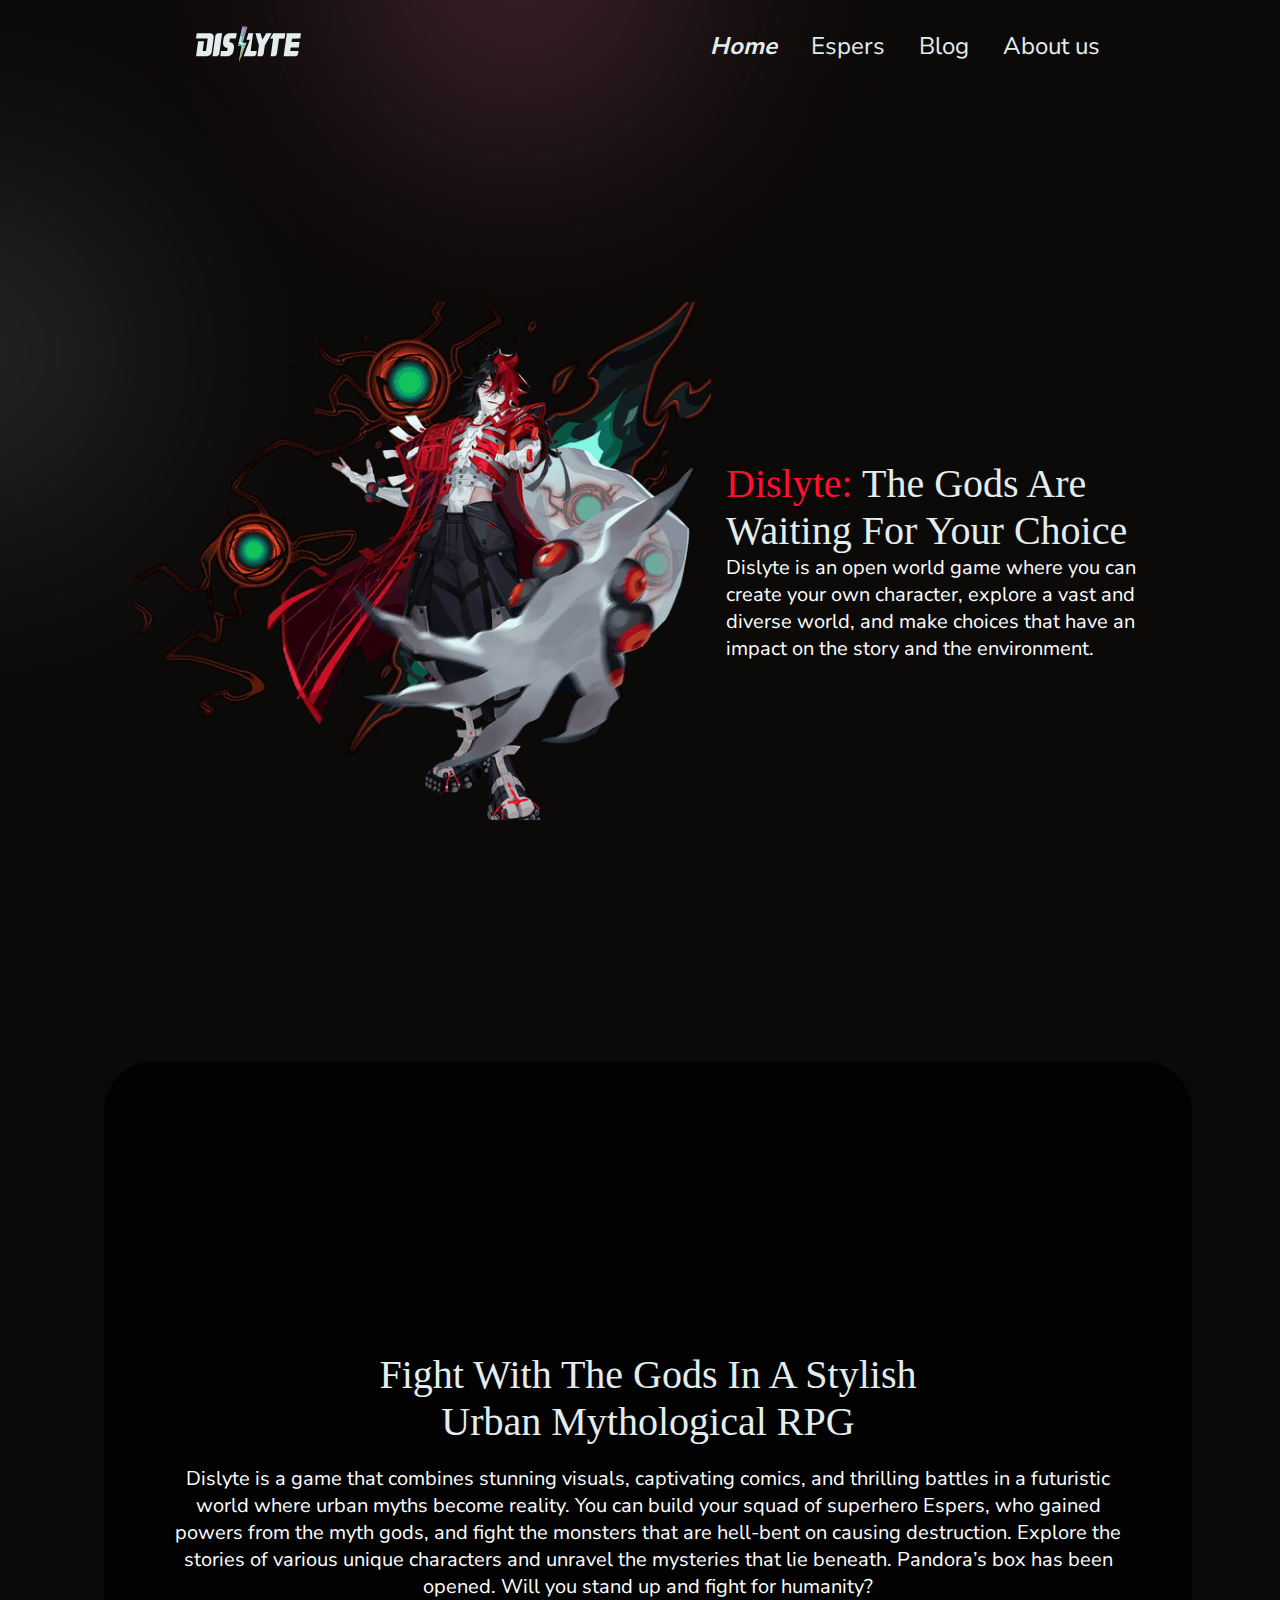
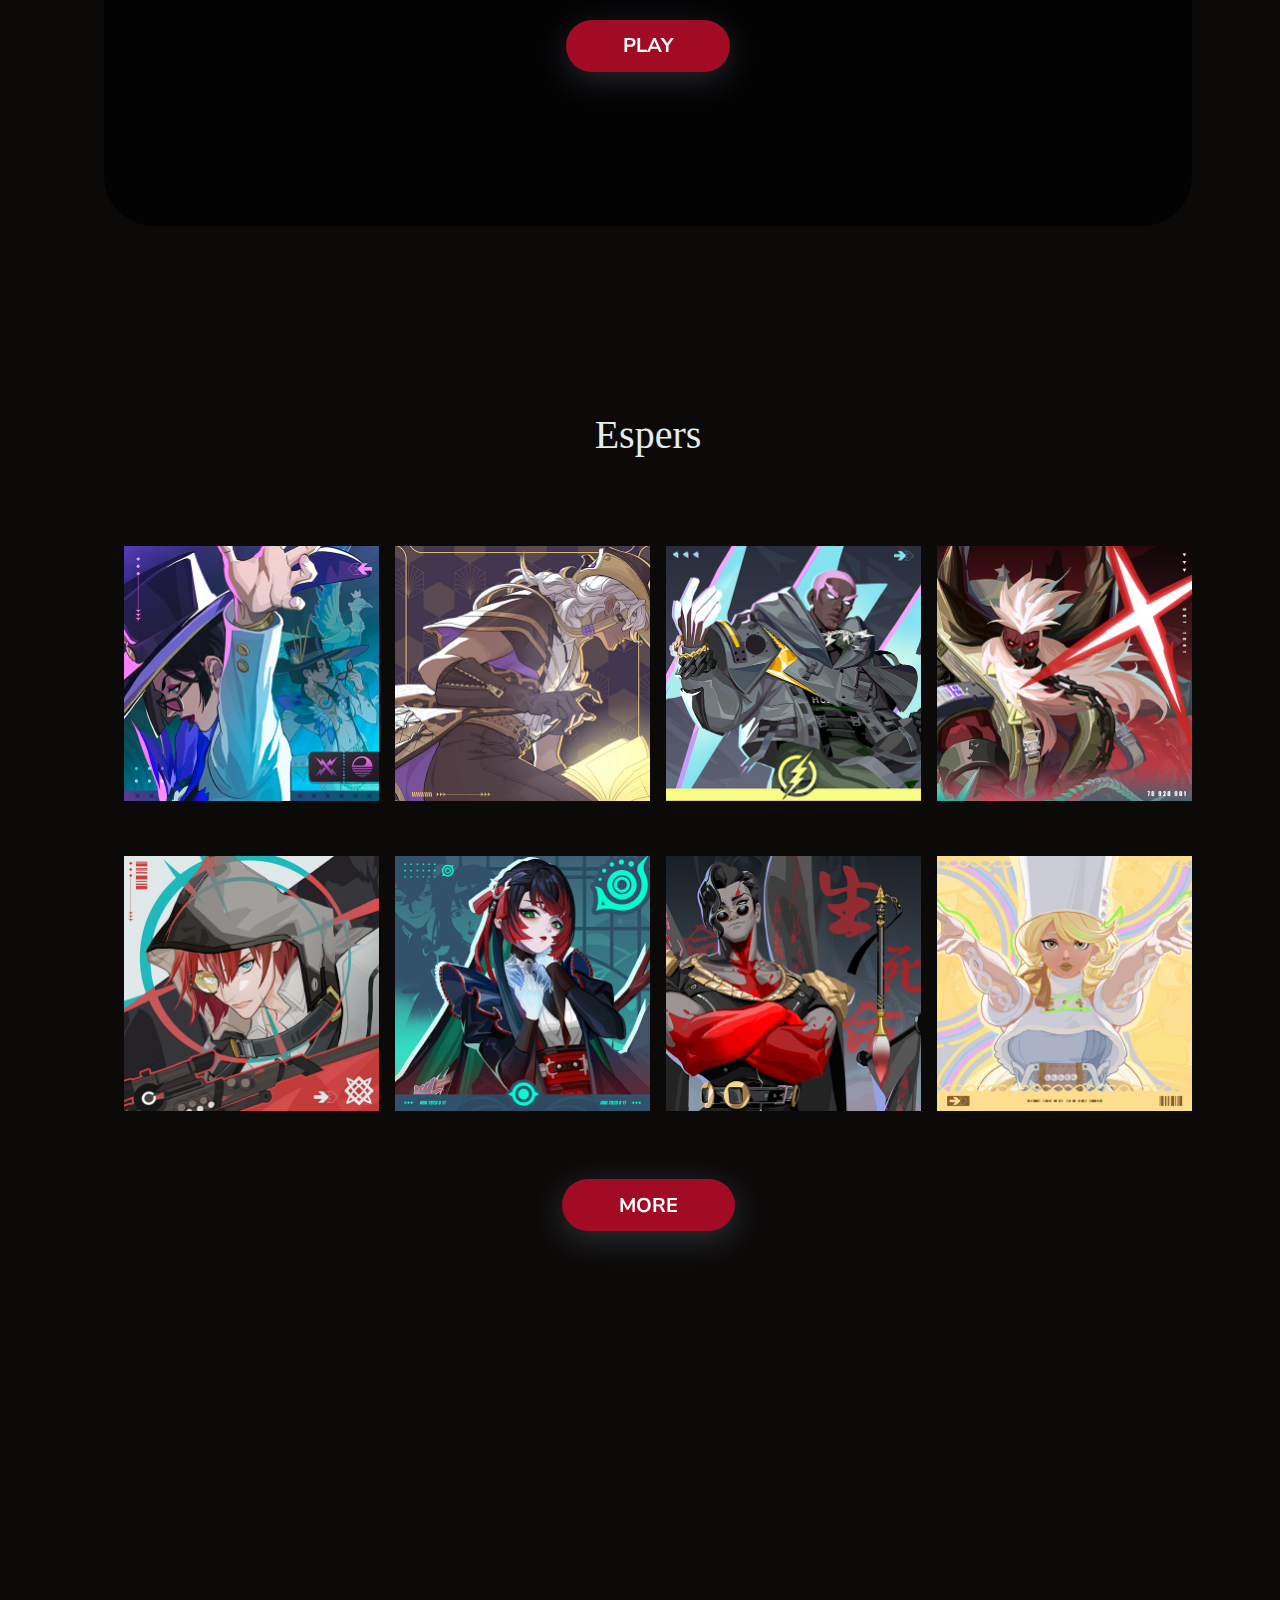
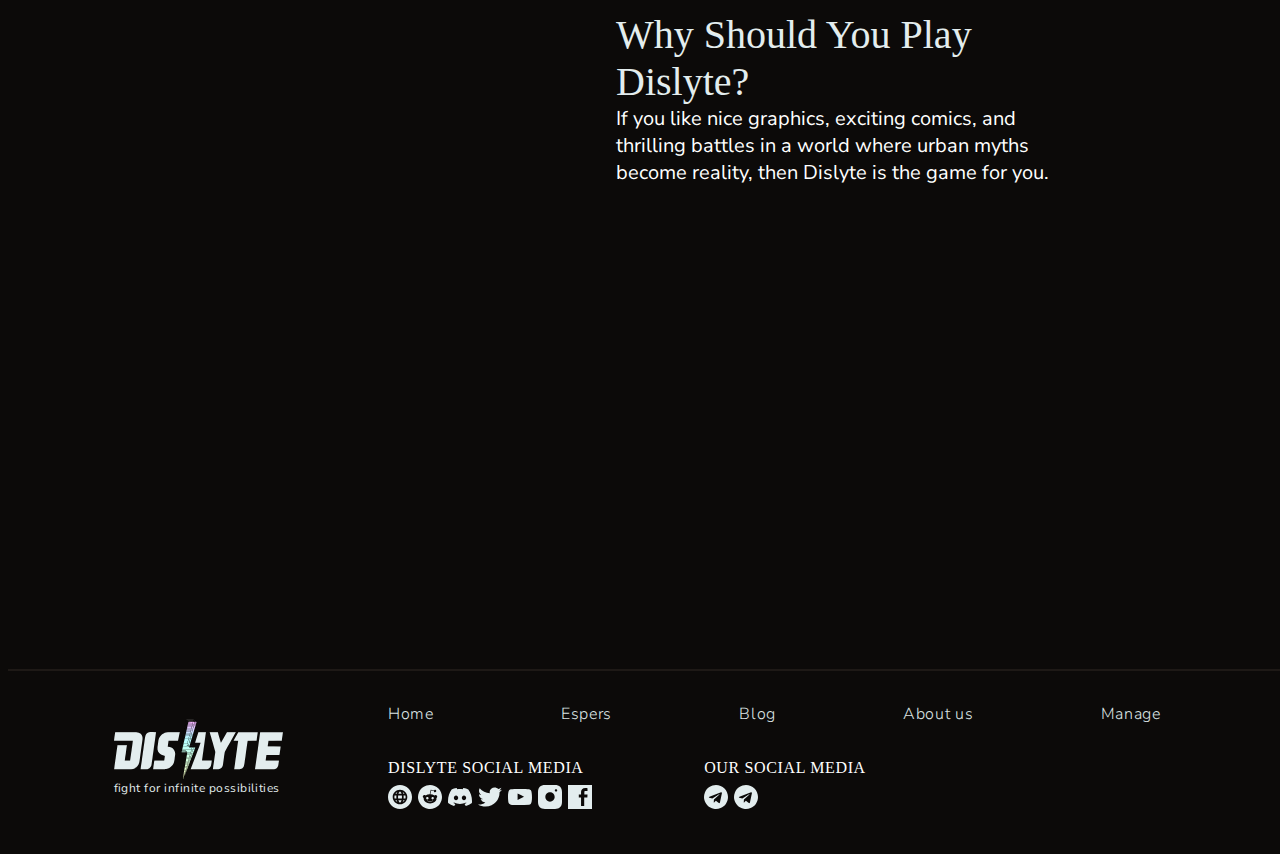
==== commit 7afe9ec6: "a" ====
--- a/index.html
+++ b/index.html
@@ -29,7 +29,7 @@
             <a class="head_1 active" href="index.html">
                 Home
             </a>
-            <a class="head_2" href="#">
+            <a class="head_2" href="espers.html">
                 Espers
             </a>
             <a class="head_3" href="#">
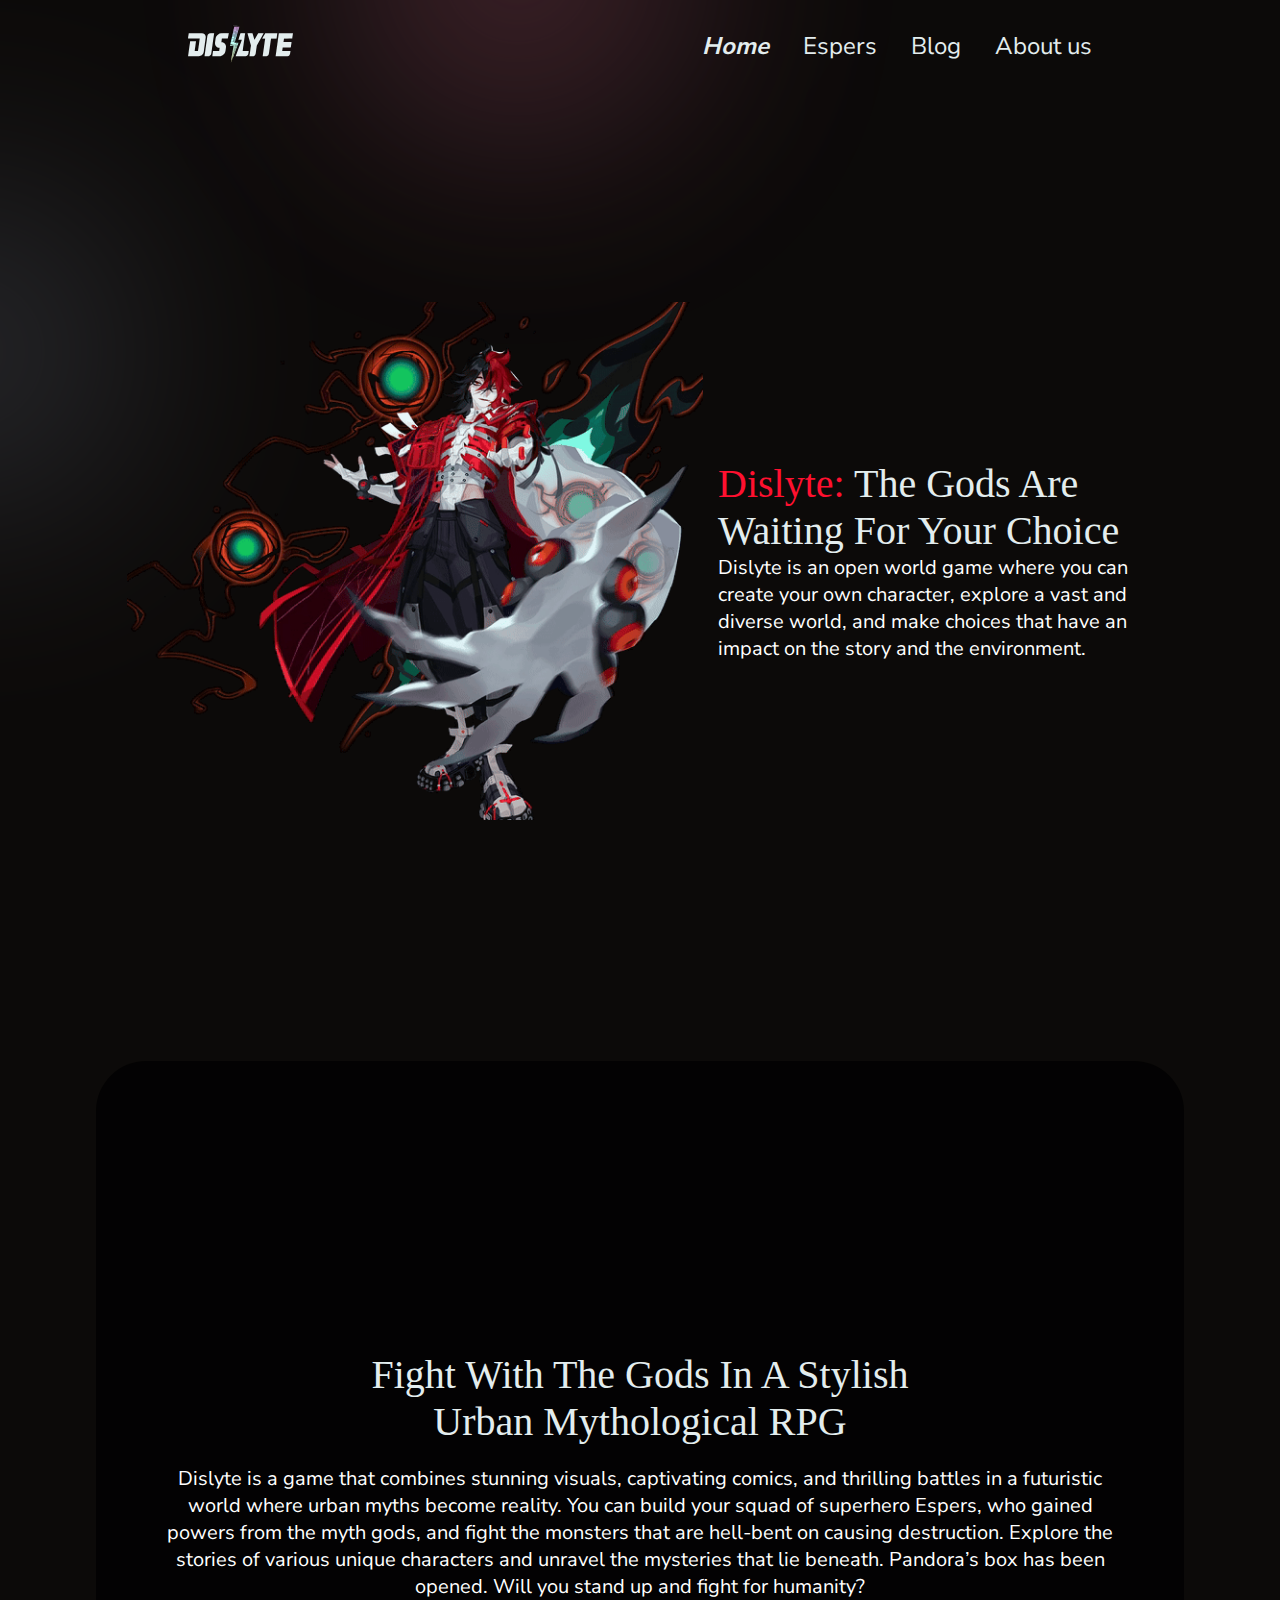
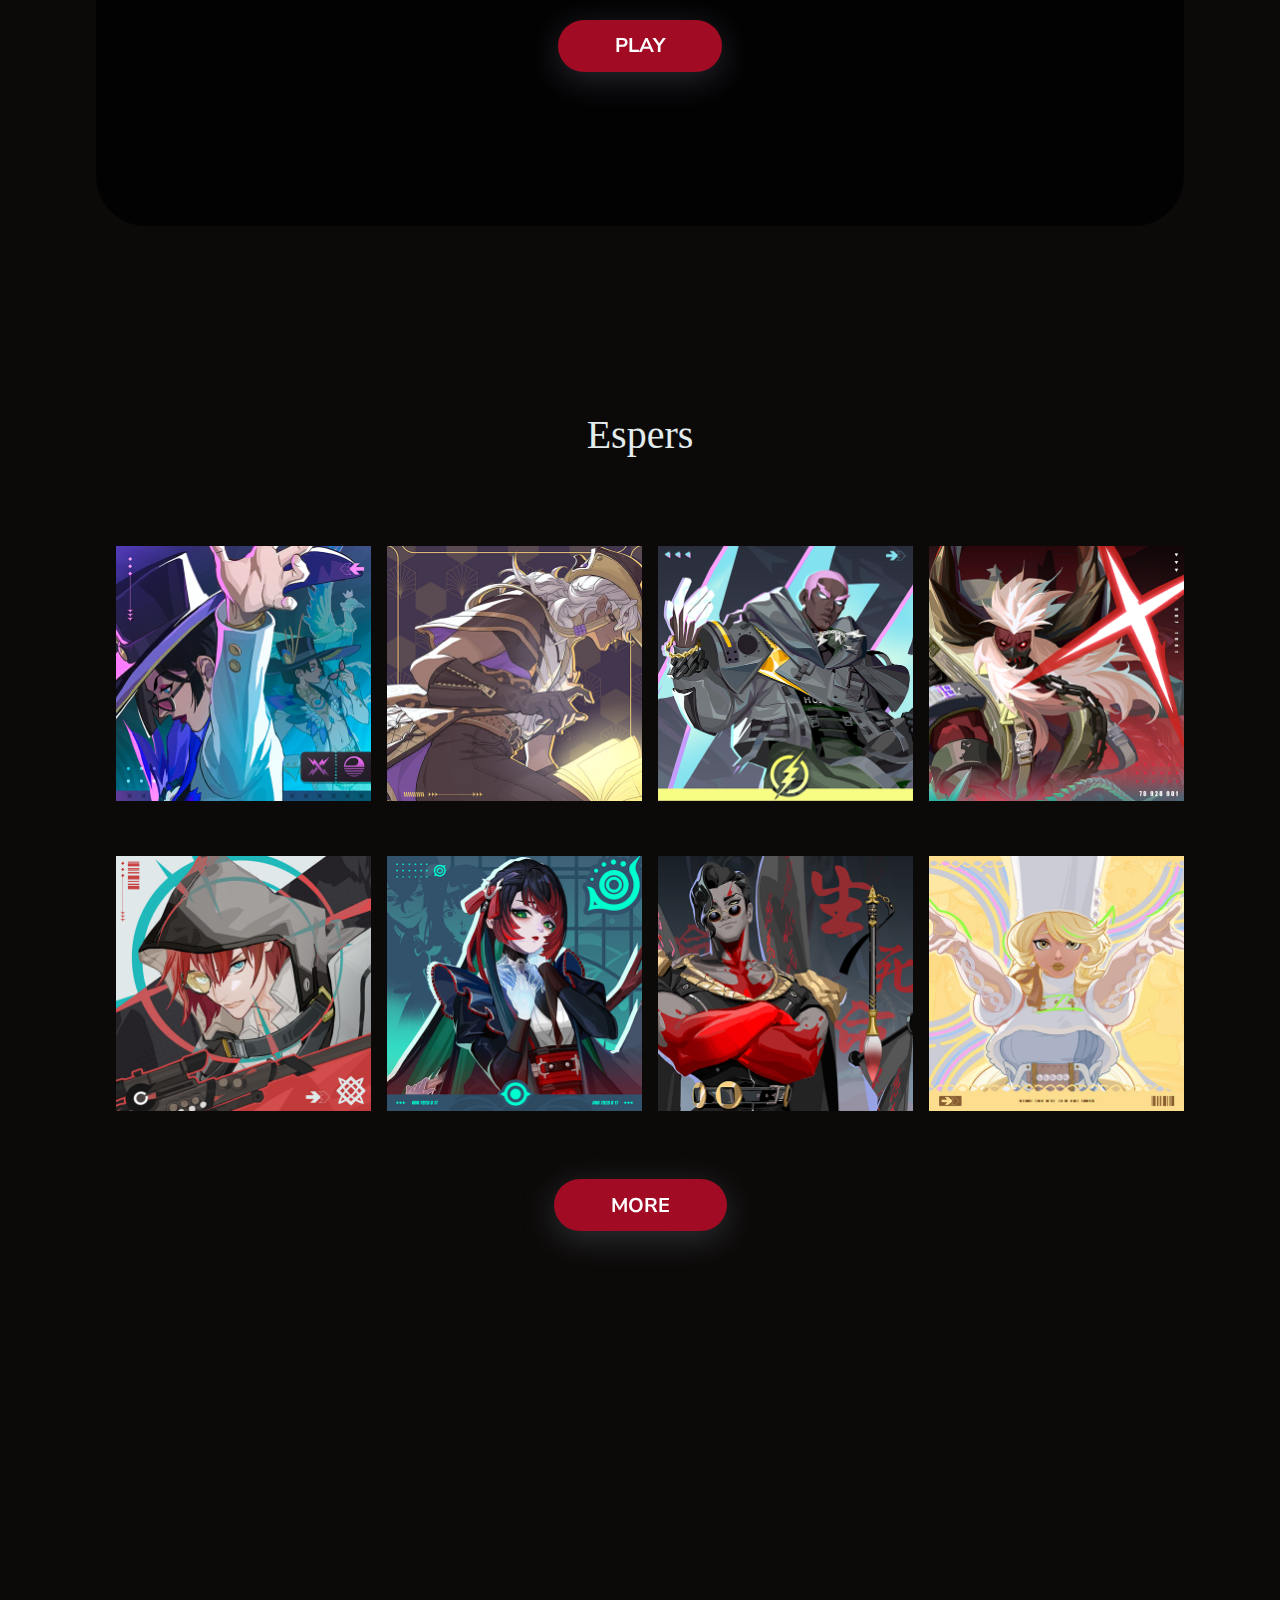
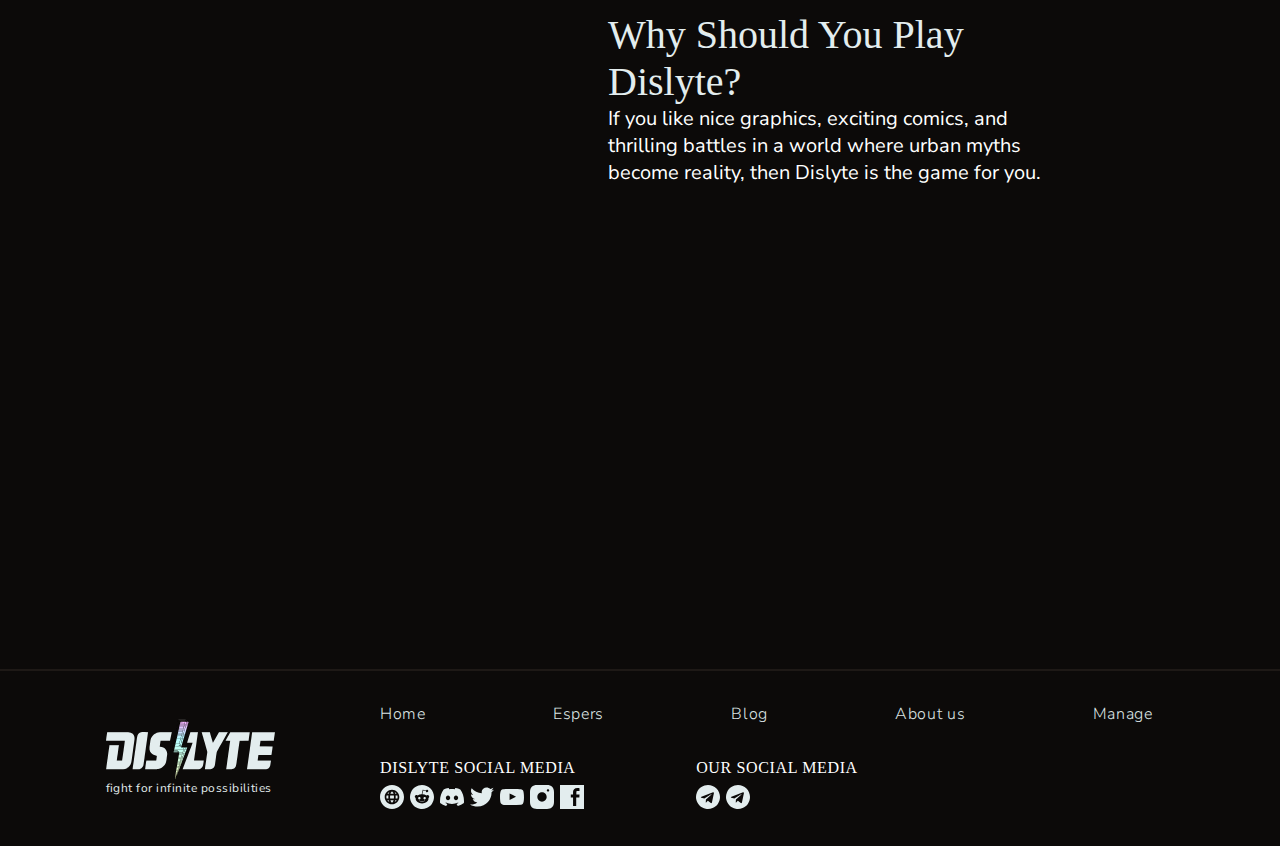
==== commit 815ab57c: "links" ====
--- a/index.html
+++ b/index.html
@@ -32,10 +32,10 @@
             <a class="head_2" href="espers.html">
                 Espers
             </a>
-            <a class="head_3" href="#">
+            <a class="head_3" href="blog.html">
                 Blog
             </a>
-            <a class="head_4" href="#">
+            <a class="head_4" href="aboutus.html">
                 About us
             </a>
         </div>
@@ -291,19 +291,19 @@
 
         <div class="footer-links">
 
-            <a class="footer-1" href="">
+            <a class="footer-1" href="index.html">
                 Home
             </a>
 
-            <a class="footer-2" href="">
+            <a class="footer-2" href="espers.html">
                 Espers
             </a>
 
-            <a class="footer-3" href="">
+            <a class="footer-3" href="blog.html">
                 Blog
             </a>
 
-            <a class="footer-4" href="">
+            <a class="footer-4" href="aboutus.html">
                 About us
             </a>
 
--- a/css/style-footer.css
+++ b/css/style-footer.css
@@ -3,6 +3,10 @@
     src: url(../font/Nunito_Sans/NunitoSans-VariableFont_YTLC\,opsz\,wdth\,wght.ttf);
 }
 
+body{
+    margin: 0px;
+}
+
 
 /* ---------------ТЕЛЕФОН--------------- */
 @media (min-width: 320px) and (max-width: 426px) {
@@ -13,7 +17,19 @@
         width: 100%;
         padding-bottom: 34px;
         padding-top: 24px;
-    }
+        overflow: hidden;
+        bottom: 0;
+    }
+
+    .footer-color{
+        background-color: #0C0A09;
+        position: absolute;
+        z-index: -1;
+        height: 205px;
+        width: 99vw;
+    }
+
+
 
     hr {
         border-style: solid;
@@ -150,8 +166,16 @@
         display: grid;
         align-items: center;
         width: 100%;
-        padding-bottom: 34px;
-        padding-top: 24px;
+        overflow: hidden;
+        bottom: 0;
+    }
+
+    .footer-color{
+        background-color: #0C0A09;
+        position: absolute;
+        z-index: -1;
+        height: 190px;
+        width: 99vw;
     }
 
     hr {
@@ -291,6 +315,15 @@
         padding-bottom: 34px;
         padding-top: 24px;
         bottom: 0;
+        overflow: hidden;
+    }
+
+    .footer-color{
+        background-color: #0C0A09;
+        position: absolute;
+        z-index: -1;
+        height: 185px;
+        width: 99vw;
     }
 
     hr {
